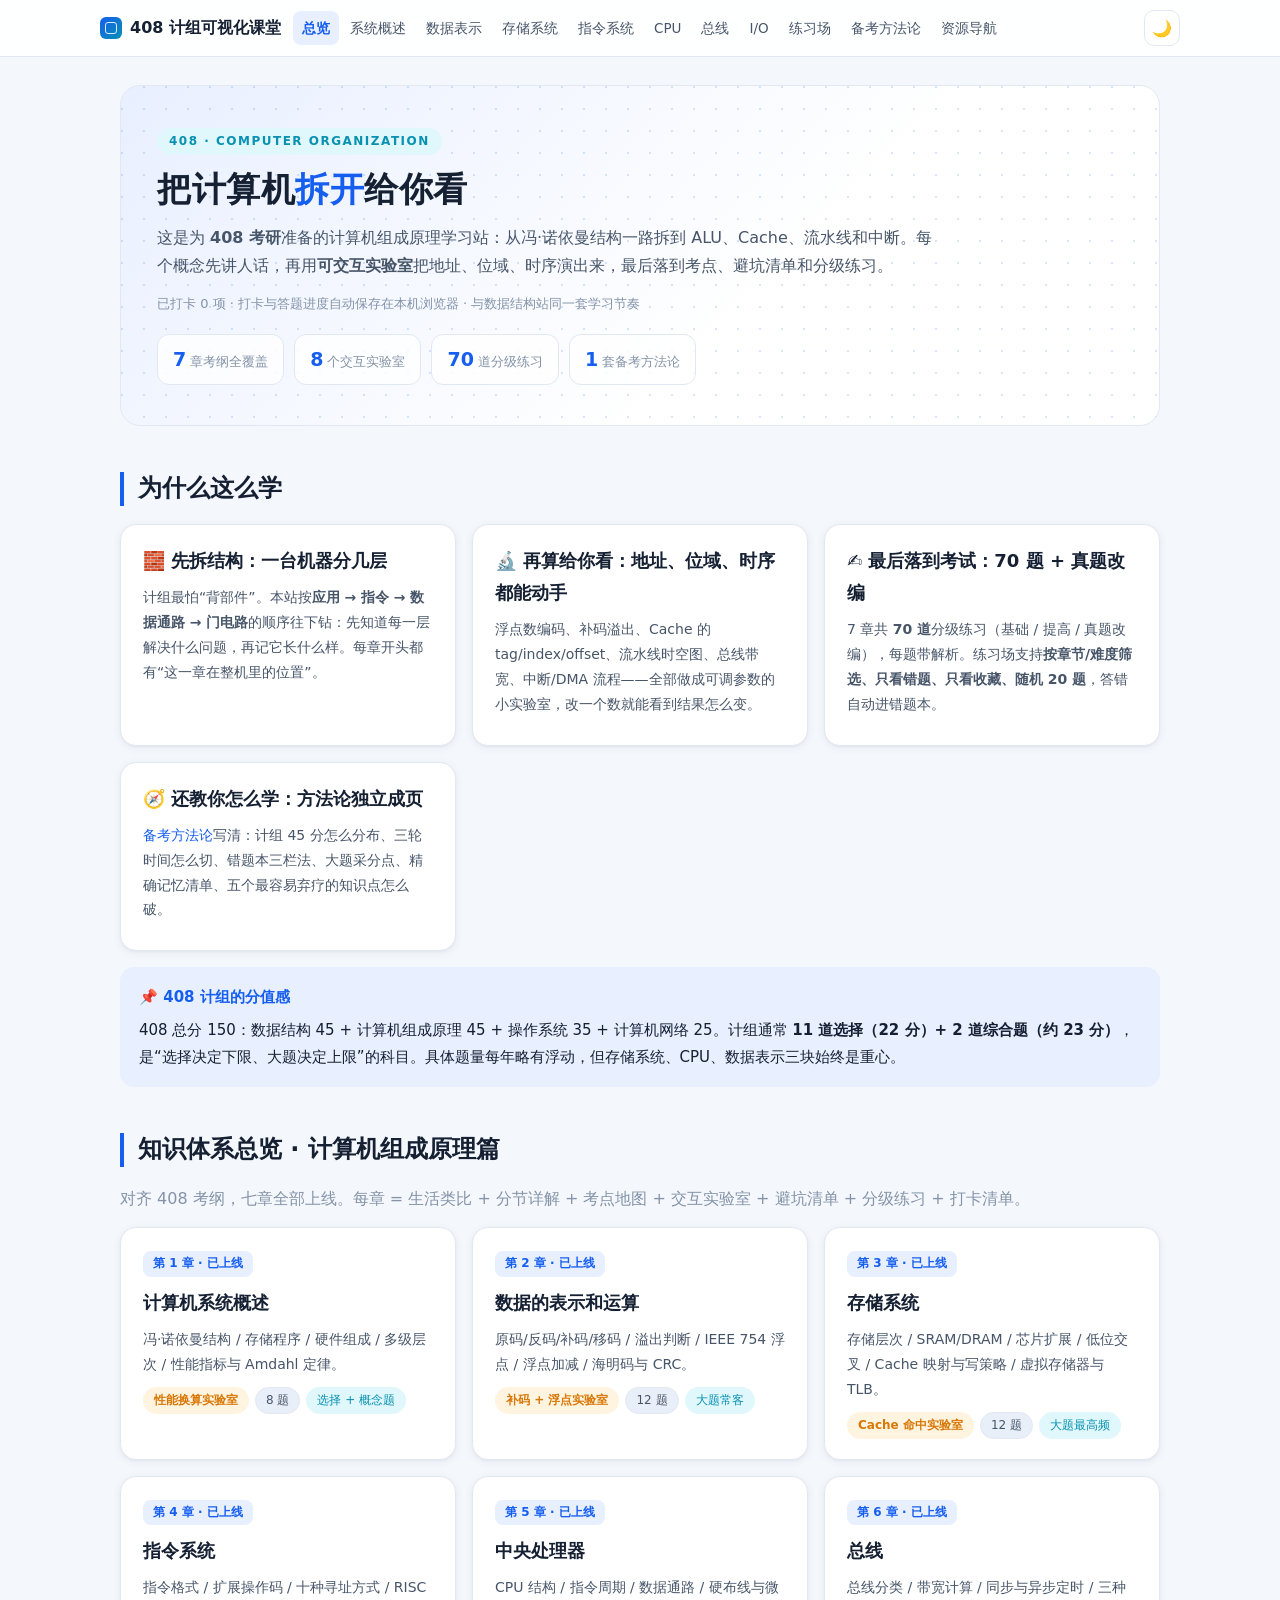
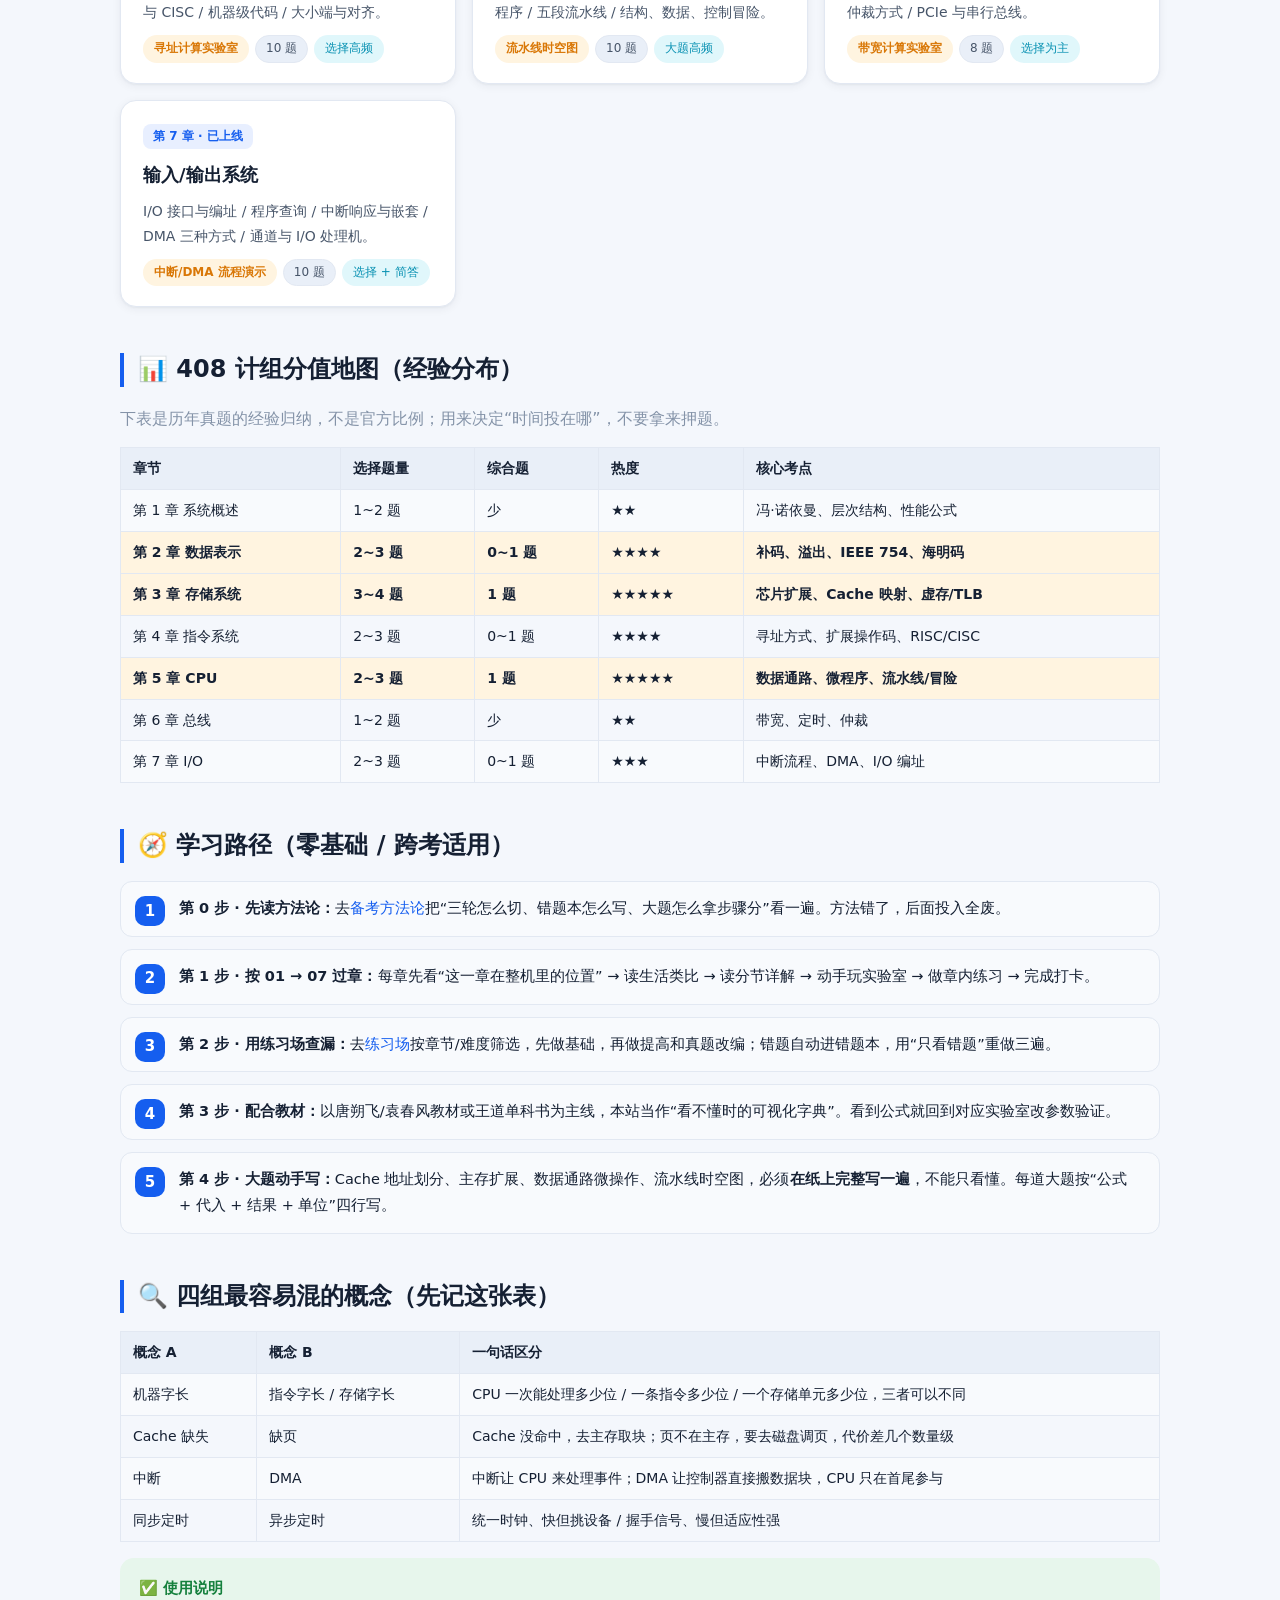
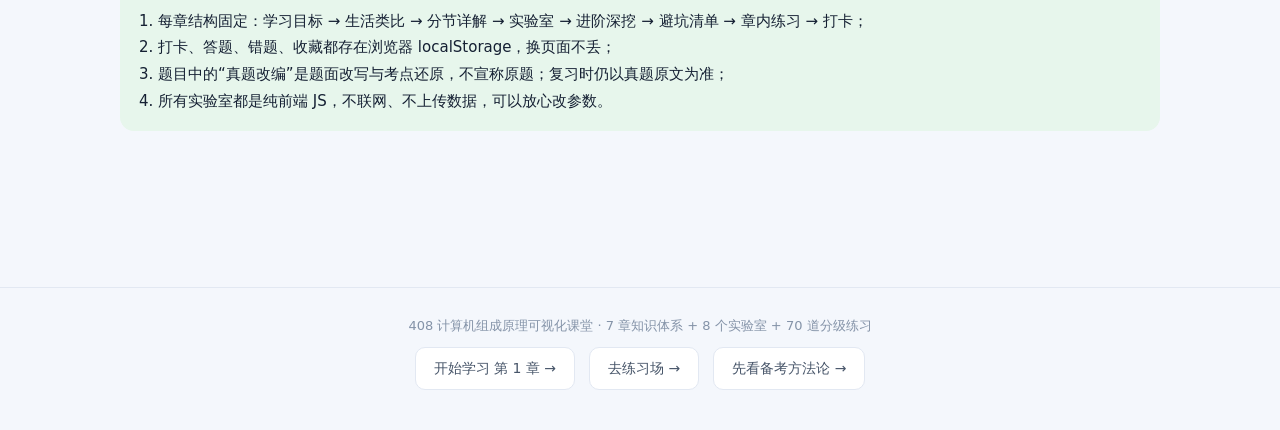
==== index.html @ b95905c3 "408 计算机组成原理可视化课堂：7 章知识体系、8 个交互实验室、70 道分级练习、备考方法论" ====
<!DOCTYPE html>
<html lang="zh-CN" data-theme="light">
<head>
<meta charset="UTF-8">
<meta name="viewport" content="width=device-width, initial-scale=1.0">
<title>408 计算机组成原理可视化课堂 · 从门电路到整机</title>
<meta name="description" content="为 408 考研准备的计算机组成原理学习站：7 章知识体系、8 个交互实验室、70 道分级练习、备考方法论。">
<link rel="stylesheet" href="assets/style.css?v=1">
</head>
<body>
<nav class="topbar"><div class="topbar-inner">
  <a class="logo" href="index.html"><span class="dot"></span>408 计组可视化课堂</a>
  <div class="nav-links">
    <a href="index.html">总览</a><a href="ch01.html">系统概述</a><a href="ch02.html">数据表示</a><a href="ch03.html">存储系统</a><a href="ch04.html">指令系统</a><a href="ch05.html">CPU</a><a href="ch06.html">总线</a><a href="ch07.html">I/O</a><a href="practice.html">练习场</a><a href="method.html">备考方法论</a><a href="resources.html">资源导航</a>
  </div>
  <button class="theme-btn" title="切换明暗主题">🌙</button>
</div></nav>

<div class="wrap">
  <div class="hero">
    <span class="kicker">408 · COMPUTER ORGANIZATION</span>
    <h1>把计算机<em>拆开</em>给你看</h1>
    <p>这是为 <b>408 考研</b>准备的计算机组成原理学习站：从冯·诺依曼结构一路拆到 ALU、Cache、流水线和中断。每个概念先讲人话，再用<b>可交互实验室</b>把地址、位域、时序演出来，最后落到考点、避坑清单和分级练习。</p>
    <p class="tagline"><span data-ck-total>已打卡 0 项</span> · 打卡与答题进度自动保存在本机浏览器 · 与数据结构站同一套学习节奏</p>
    <div class="stats">
      <div class="stat"><b>7</b><span>章考纲全覆盖</span></div>
      <div class="stat"><b>8</b><span>个交互实验室</span></div>
      <div class="stat"><b>70</b><span>道分级练习</span></div>
      <div class="stat"><b>1</b><span>套备考方法论</span></div>
    </div>
  </div>

  <h2 class="sec">为什么这么学</h2>
  <div class="grid cols-2">
    <div class="card">
      <h3>🧱 先拆结构：一台机器分几层</h3>
      <p>计组最怕“背部件”。本站按<b>应用 → 指令 → 数据通路 → 门电路</b>的顺序往下钻：先知道每一层解决什么问题，再记它长什么样。每章开头都有“这一章在整机里的位置”。</p>
    </div>
    <div class="card">
      <h3>🔬 再算给你看：地址、位域、时序都能动手</h3>
      <p>浮点数编码、补码溢出、Cache 的 tag/index/offset、流水线时空图、总线带宽、中断/DMA 流程——全部做成可调参数的小实验室，改一个数就能看到结果怎么变。</p>
    </div>
    <div class="card">
      <h3>✍️ 最后落到考试：70 题 + 真题改编</h3>
      <p>7 章共 <b>70 道</b>分级练习（基础 / 提高 / 真题改编），每题带解析。练习场支持<b>按章节/难度筛选、只看错题、只看收藏、随机 20 题</b>，答错自动进错题本。</p>
    </div>
    <div class="card">
      <h3>🧭 还教你怎么学：方法论独立成页</h3>
      <p><a href="method.html">备考方法论</a>写清：计组 45 分怎么分布、三轮时间怎么切、错题本三栏法、大题采分点、精确记忆清单、五个最容易弃疗的知识点怎么破。</p>
    </div>
  </div>

  <div class="callout exam">
    <div class="co-title">📌 408 计组的分值感</div>
    408 总分 150：数据结构 45 + 计算机组成原理 45 + 操作系统 35 + 计算机网络 25。计组通常 <b>11 道选择（22 分）+ 2 道综合题（约 23 分）</b>，是“选择决定下限、大题决定上限”的科目。具体题量每年略有浮动，但存储系统、CPU、数据表示三块始终是重心。
  </div>

  <h2 class="sec">知识体系总览 · 计算机组成原理篇</h2>
  <p class="muted">对齐 408 考纲，七章全部上线。每章 = 生活类比 + 分节详解 + 考点地图 + 交互实验室 + 避坑清单 + 分级练习 + 打卡清单。</p>
  <div class="grid cols-2" style="margin-top:14px">
    <a class="card clickable" href="ch01.html">
      <span class="ch-num">第 1 章 · 已上线</span>
      <h3>计算机系统概述</h3>
      <p>冯·诺依曼结构 / 存储程序 / 硬件组成 / 多级层次 / 性能指标与 Amdahl 定律。</p>
      <div class="chips"><span class="chip hot">性能换算实验室</span><span class="chip">8 题</span><span class="chip cyan">选择 + 概念题</span></div>
    </a>
    <a class="card clickable" href="ch02.html">
      <span class="ch-num">第 2 章 · 已上线</span>
      <h3>数据的表示和运算</h3>
      <p>原码/反码/补码/移码 / 溢出判断 / IEEE 754 浮点 / 浮点加减 / 海明码与 CRC。</p>
      <div class="chips"><span class="chip hot">补码 + 浮点实验室</span><span class="chip">12 题</span><span class="chip cyan">大题常客</span></div>
    </a>
    <a class="card clickable" href="ch03.html">
      <span class="ch-num">第 3 章 · 已上线</span>
      <h3>存储系统</h3>
      <p>存储层次 / SRAM/DRAM / 芯片扩展 / 低位交叉 / Cache 映射与写策略 / 虚拟存储器与 TLB。</p>
      <div class="chips"><span class="chip hot">Cache 命中实验室</span><span class="chip">12 题</span><span class="chip cyan">大题最高频</span></div>
    </a>
    <a class="card clickable" href="ch04.html">
      <span class="ch-num">第 4 章 · 已上线</span>
      <h3>指令系统</h3>
      <p>指令格式 / 扩展操作码 / 十种寻址方式 / RISC 与 CISC / 机器级代码 / 大小端与对齐。</p>
      <div class="chips"><span class="chip hot">寻址计算实验室</span><span class="chip">10 题</span><span class="chip cyan">选择高频</span></div>
    </a>
    <a class="card clickable" href="ch05.html">
      <span class="ch-num">第 5 章 · 已上线</span>
      <h3>中央处理器</h3>
      <p>CPU 结构 / 指令周期 / 数据通路 / 硬布线与微程序 / 五段流水线 / 结构、数据、控制冒险。</p>
      <div class="chips"><span class="chip hot">流水线时空图</span><span class="chip">10 题</span><span class="chip cyan">大题高频</span></div>
    </a>
    <a class="card clickable" href="ch06.html">
      <span class="ch-num">第 6 章 · 已上线</span>
      <h3>总线</h3>
      <p>总线分类 / 带宽计算 / 同步与异步定时 / 三种仲裁方式 / PCIe 与串行总线。</p>
      <div class="chips"><span class="chip hot">带宽计算实验室</span><span class="chip">8 题</span><span class="chip cyan">选择为主</span></div>
    </a>
    <a class="card clickable" href="ch07.html">
      <span class="ch-num">第 7 章 · 已上线</span>
      <h3>输入/输出系统</h3>
      <p>I/O 接口与编址 / 程序查询 / 中断响应与嵌套 / DMA 三种方式 / 通道与 I/O 处理机。</p>
      <div class="chips"><span class="chip hot">中断/DMA 流程演示</span><span class="chip">10 题</span><span class="chip cyan">选择 + 简答</span></div>
    </a>
  </div>

  <h2 class="sec">📊 408 计组分值地图（经验分布）</h2>
  <p class="muted">下表是历年真题的经验归纳，不是官方比例；用来决定“时间投在哪”，不要拿来押题。</p>
  <table class="tbl">
    <tr><th>章节</th><th>选择题量</th><th>综合题</th><th>热度</th><th>核心考点</th></tr>
    <tr><td>第 1 章 系统概述</td><td>1~2 题</td><td>少</td><td>★★</td><td>冯·诺依曼、层次结构、性能公式</td></tr>
    <tr class="hot-row"><td>第 2 章 数据表示</td><td>2~3 题</td><td>0~1 题</td><td>★★★★</td><td>补码、溢出、IEEE 754、海明码</td></tr>
    <tr class="hot-row"><td>第 3 章 存储系统</td><td>3~4 题</td><td>1 题</td><td>★★★★★</td><td>芯片扩展、Cache 映射、虚存/TLB</td></tr>
    <tr><td>第 4 章 指令系统</td><td>2~3 题</td><td>0~1 题</td><td>★★★★</td><td>寻址方式、扩展操作码、RISC/CISC</td></tr>
    <tr class="hot-row"><td>第 5 章 CPU</td><td>2~3 题</td><td>1 题</td><td>★★★★★</td><td>数据通路、微程序、流水线/冒险</td></tr>
    <tr><td>第 6 章 总线</td><td>1~2 题</td><td>少</td><td>★★</td><td>带宽、定时、仲裁</td></tr>
    <tr><td>第 7 章 I/O</td><td>2~3 题</td><td>0~1 题</td><td>★★★</td><td>中断流程、DMA、I/O 编址</td></tr>
  </table>

  <h2 class="sec">🧭 学习路径（零基础 / 跨考适用）</h2>
  <div class="steps">
    <div class="step"><b>第 0 步 · 先读方法论：</b>去<a href="method.html">备考方法论</a>把“三轮怎么切、错题本怎么写、大题怎么拿步骤分”看一遍。方法错了，后面投入全废。</div>
    <div class="step"><b>第 1 步 · 按 01 → 07 过章：</b>每章先看“这一章在整机里的位置” → 读生活类比 → 读分节详解 → 动手玩实验室 → 做章内练习 → 完成打卡。</div>
    <div class="step"><b>第 2 步 · 用练习场查漏：</b>去<a href="practice.html">练习场</a>按章节/难度筛选，先做基础，再做提高和真题改编；错题自动进错题本，用“只看错题”重做三遍。</div>
    <div class="step"><b>第 3 步 · 配合教材：</b>以唐朔飞/袁春风教材或王道单科书为主线，本站当作“看不懂时的可视化字典”。看到公式就回到对应实验室改参数验证。</div>
    <div class="step"><b>第 4 步 · 大题动手写：</b>Cache 地址划分、主存扩展、数据通路微操作、流水线时空图，必须<b>在纸上完整写一遍</b>，不能只看懂。每道大题按“公式 + 代入 + 结果 + 单位”四行写。</div>
  </div>

  <h2 class="sec">🔍 四组最容易混的概念（先记这张表）</h2>
  <table class="tbl">
    <tr><th>概念 A</th><th>概念 B</th><th>一句话区分</th></tr>
    <tr><td>机器字长</td><td>指令字长 / 存储字长</td><td>CPU 一次能处理多少位 / 一条指令多少位 / 一个存储单元多少位，三者可以不同</td></tr>
    <tr><td>Cache 缺失</td><td>缺页</td><td>Cache 没命中，去主存取块；页不在主存，要去磁盘调页，代价差几个数量级</td></tr>
    <tr><td>中断</td><td>DMA</td><td>中断让 CPU 来处理事件；DMA 让控制器直接搬数据块，CPU 只在首尾参与</td></tr>
    <tr><td>同步定时</td><td>异步定时</td><td>统一时钟、快但挑设备 / 握手信号、慢但适应性强</td></tr>
  </table>

  <div class="callout ok">
    <div class="co-title">✅ 使用说明</div>
    1. 每章结构固定：学习目标 → 生活类比 → 分节详解 → 实验室 → 进阶深挖 → 避坑清单 → 章内练习 → 打卡；<br>
    2. 打卡、答题、错题、收藏都存在浏览器 localStorage，换页面不丢；<br>
    3. 题目中的“真题改编”是题面改写与考点还原，不宣称原题；复习时仍以真题原文为准；<br>
    4. 所有实验室都是纯前端 JS，不联网、不上传数据，可以放心改参数。
  </div>
</div>

<footer>
  408 计算机组成原理可视化课堂 · 7 章知识体系 + 8 个实验室 + 70 道分级练习<br>
  <div class="pagers">
    <a href="ch01.html">开始学习 第 1 章 →</a>
    <a href="practice.html">去练习场 →</a>
    <a href="method.html">先看备考方法论 →</a>
  </div>
</footer>
<script src="assets/app.js?v=1"></script>
</body>
</html>
---- assets/style.css ----
/* 408 计算机组成原理可视化课堂 · 设计系统 */
:root {
  --bg: #f4f7fc;
  --bg-soft: #e9eff8;
  --card: #ffffff;
  --card-2: #f8fafd;
  --ink: #152033;
  --ink-2: #475569;
  --ink-3: #8493a8;
  --line: #e2e8f2;
  --brand: #155eef;
  --brand-2: #4f86ff;
  --brand-soft: #e8efff;
  --cyan: #0891b2;
  --cyan-soft: #e0f7fb;
  --accent: #d97706;
  --accent-soft: #fff4e0;
  --green: #15803d;
  --green-soft: #e7f6ec;
  --red: #dc2626;
  --red-soft: #fdecec;
  --purple: #7c3aed;
  --purple-soft: #f1eafe;
  --shadow: 0 2px 10px rgba(21, 32, 51, .06), 0 1px 2px rgba(21, 32, 51, .04);
  --code-bg: #f1f4fa;
  --mono: Consolas, "JetBrains Mono", "Cascadia Code", monospace;
}
[data-theme="dark"] {
  --bg: #0d1420;
  --bg-soft: #131c2b;
  --card: #182233;
  --card-2: #1d283b;
  --ink: #e8eef8;
  --ink-2: #b4c0d3;
  --ink-3: #7686a0;
  --line: #2a3750;
  --brand: #6d97ff;
  --brand-2: #8fb0ff;
  --brand-soft: #1e2d4f;
  --cyan: #4dd6ee;
  --cyan-soft: #10303a;
  --accent: #fbbf24;
  --accent-soft: #33280f;
  --green: #4ade80;
  --green-soft: #12301d;
  --red: #f87171;
  --red-soft: #3a1a1a;
  --purple: #c4b5fd;
  --purple-soft: #2a1f45;
  --shadow: 0 2px 12px rgba(0, 0, 0, .35);
  --code-bg: #202c40;
}
* { box-sizing: border-box; margin: 0; padding: 0; }
html { scroll-behavior: smooth; }
body {
  font-family: "PingFang SC", "Microsoft YaHei", "Segoe UI", system-ui, sans-serif;
  background: var(--bg); color: var(--ink);
  line-height: 1.78; font-size: 16px;
  transition: background .25s, color .25s;
}
a { color: var(--brand); text-decoration: none; }
a:hover { text-decoration: underline; }
button { font-family: inherit; }

/* ── 顶部导航 ── */
.topbar {
  position: sticky; top: 0; z-index: 50;
  background: color-mix(in srgb, var(--card) 90%, transparent);
  backdrop-filter: blur(12px);
  border-bottom: 1px solid var(--line);
}
.topbar-inner {
  max-width: 1120px; margin: 0 auto; padding: 10px 20px;
  display: flex; align-items: center; gap: 12px;
}
.logo { font-weight: 800; font-size: 16px; color: var(--ink); display: flex; align-items: center; gap: 8px; white-space: nowrap; }
.logo .dot {
  width: 22px; height: 22px; border-radius: 6px;
  background: linear-gradient(135deg, var(--brand), var(--cyan));
  position: relative; flex-shrink: 0;
}
.logo .dot::after {
  content: ""; position: absolute; inset: 5px;
  border: 1.5px solid rgba(255,255,255,.85); border-radius: 3px;
}
.logo:hover { text-decoration: none; }
.nav-links { display: flex; gap: 2px; flex: 1; flex-wrap: wrap; }
.nav-links a { padding: 5px 9px; border-radius: 8px; color: var(--ink-2); font-size: 13.5px; }
.nav-links a:hover { background: var(--brand-soft); color: var(--brand); text-decoration: none; }
.nav-links a.active { background: var(--brand-soft); color: var(--brand); font-weight: 700; }
.theme-btn {
  border: 1px solid var(--line); background: var(--card); color: var(--ink-2);
  width: 36px; height: 36px; border-radius: 10px; cursor: pointer; font-size: 16px;
  transition: transform .15s; flex-shrink: 0;
}
.theme-btn:hover { transform: scale(1.08); }

/* ── 布局 ── */
.wrap { max-width: 1080px; margin: 0 auto; padding: 28px 20px 80px; }
.hero {
  position: relative; overflow: hidden;
  background:
    radial-gradient(circle at 1px 1px, color-mix(in srgb, var(--brand) 16%, transparent) 1px, transparent 0) 0 0 / 22px 22px,
    linear-gradient(135deg, var(--brand-soft), var(--card) 62%);
  border: 1px solid var(--line); border-radius: 20px;
  padding: 40px 36px; margin-bottom: 30px;
}
.hero .kicker {
  display: inline-block; font-size: 12px; font-weight: 800; letter-spacing: 1.5px;
  color: var(--cyan); background: var(--cyan-soft); border-radius: 999px;
  padding: 3px 12px; margin-bottom: 12px;
}
.hero h1 { font-size: 34px; line-height: 1.3; letter-spacing: .5px; margin-bottom: 12px; }
.hero h1 em { font-style: normal; color: var(--brand); }
.hero p { color: var(--ink-2); max-width: 780px; }
.hero .tagline { color: var(--ink-3); font-size: 13px; margin-top: 12px; }
.stats { display: flex; flex-wrap: wrap; gap: 10px; margin-top: 18px; }
.stat {
  background: color-mix(in srgb, var(--card) 82%, transparent);
  border: 1px solid var(--line); border-radius: 12px; padding: 8px 15px;
}
.stat b { font-size: 19px; color: var(--brand); margin-right: 4px; }
.stat span { font-size: 12.5px; color: var(--ink-3); }
h2.sec { font-size: 24px; margin: 46px 0 18px; padding-left: 14px; border-left: 4px solid var(--brand); line-height: 1.4; }
h3.sub { font-size: 19px; margin: 30px 0 12px; color: var(--ink); }
h4.sub2 { font-size: 16.5px; margin: 22px 0 8px; color: var(--ink); }
p { margin-bottom: 12px; }
ul, ol { margin: 0 0 14px 22px; }
li { margin-bottom: 6px; }
.muted { color: var(--ink-3); }
.small { font-size: 13px; }
.center { text-align: center; }
.nowrap { white-space: nowrap; }

/* ── 卡片与网格 ── */
.grid { display: grid; gap: 16px; }
.grid.cols-2 { grid-template-columns: repeat(auto-fit, minmax(320px, 1fr)); }
.grid.cols-3 { grid-template-columns: repeat(auto-fit, minmax(250px, 1fr)); }
.grid.cols-4 { grid-template-columns: repeat(auto-fit, minmax(200px, 1fr)); }
.card {
  background: var(--card); border: 1px solid var(--line); border-radius: 16px;
  padding: 20px 22px; box-shadow: var(--shadow);
}
.card.clickable { transition: transform .15s, box-shadow .15s; display: block; color: inherit; }
.card.clickable:hover { transform: translateY(-3px); text-decoration: none; box-shadow: 0 10px 26px rgba(21, 94, 239, .13); }
.card .ch-num {
  font-size: 12px; font-weight: 800; color: var(--brand);
  background: var(--brand-soft); border-radius: 8px; padding: 2px 10px; display: inline-block; margin-bottom: 10px;
}
.card h3 { font-size: 18px; margin-bottom: 8px; }
.card p { color: var(--ink-2); font-size: 14px; margin-bottom: 8px; }
.chips { display: flex; flex-wrap: wrap; gap: 6px; margin-top: 10px; }
.chip {
  font-size: 12px; color: var(--ink-2); background: var(--bg-soft);
  border: 1px solid var(--line); border-radius: 999px; padding: 2px 10px;
}
.chip.hot { background: var(--accent-soft); border-color: transparent; color: var(--accent); font-weight: 700; }
.chip.cyan { background: var(--cyan-soft); border-color: transparent; color: var(--cyan); }

/* ── 提示框 ── */
.callout {
  border-radius: 14px; padding: 16px 18px; margin: 16px 0;
  border: 1px solid var(--line); background: var(--card-2); font-size: 15px;
}
.callout .co-title { font-weight: 800; margin-bottom: 6px; display: flex; align-items: center; gap: 8px; }
.callout.life { background: var(--accent-soft); border-color: transparent; }
.callout.life .co-title { color: var(--accent); }
.callout.exam { background: var(--brand-soft); border-color: transparent; }
.callout.exam .co-title { color: var(--brand); }
.callout.warn { background: var(--red-soft); border-color: transparent; }
.callout.warn .co-title { color: var(--red); }
.callout.ok { background: var(--green-soft); border-color: transparent; }
.callout.ok .co-title { color: var(--green); }
.callout.cyan { background: var(--cyan-soft); border-color: transparent; }
.callout.cyan .co-title { color: var(--cyan); }
.callout.views { background: var(--bg-soft); border-color: var(--brand-2); border-left: 4px solid var(--brand); }
.callout.views .co-title { color: var(--brand); }
.callout.views ul { margin: 6px 0 0 18px; }
.callout.views li { margin-bottom: 6px; font-size: 14.5px; }
.callout .src { font-size: 12px; color: var(--ink-3); margin-top: 8px; }

/* ── 公式 ── */
.formula {
  background: var(--code-bg); border: 1px dashed var(--brand-2); border-radius: 10px;
  padding: 12px 16px; margin: 12px 0; font-family: var(--mono); font-size: 14.5px;
  color: var(--ink); overflow-x: auto;
}
.formula b { color: var(--brand); }

/* ── 代码块 ── */
pre.code {
  background: var(--code-bg); border: 1px solid var(--line); border-radius: 12px;
  padding: 14px 18px; overflow-x: auto; font-size: 13.5px; line-height: 1.65;
  font-family: var(--mono); margin: 12px 0;
}
code.inline {
  background: var(--code-bg); border-radius: 6px; padding: 1px 7px;
  font-family: var(--mono); font-size: 13.5px; color: var(--brand);
}

/* ── 表格 ── */
table.tbl { width: 100%; border-collapse: collapse; margin: 14px 0; font-size: 14px; }
table.tbl th, table.tbl td { border: 1px solid var(--line); padding: 8px 12px; text-align: left; vertical-align: top; }
table.tbl th { background: var(--bg-soft); font-weight: 800; }
table.tbl tr:nth-child(even) td { background: var(--card-2); }
table.tbl td.c, table.tbl th.c { text-align: center; }
table.tbl .hot-row td { background: var(--accent-soft) !important; font-weight: 700; }

/* ── 打卡清单 ── */
.checklist { display: grid; gap: 8px; }
.check-item {
  display: flex; align-items: flex-start; gap: 10px;
  background: var(--card-2); border: 1px solid var(--line);
  border-radius: 12px; padding: 11px 14px; cursor: pointer; transition: border-color .15s;
  font-size: 14.5px;
}
.check-item:hover { border-color: var(--brand-2); }
.check-item input { margin-top: 5px; accent-color: var(--brand); cursor: pointer; }
.check-item.done { background: var(--green-soft); border-color: transparent; }
.check-item.done span { text-decoration: line-through; color: var(--ink-3); }
.progress-pill {
  display: inline-block; font-size: 13px; font-weight: 800; color: var(--brand);
  background: var(--brand-soft); border-radius: 999px; padding: 4px 14px;
}

/* ── 练习 ── */
.quiz { position: relative; border: 1px solid var(--line); border-radius: 14px; background: var(--card); margin: 14px 0; overflow: hidden; }
.quiz .q-head { padding: 15px 42px 6px 18px; font-size: 15px; }
.quiz .q-head .q-tag { color: var(--ink-3); font-size: 12.5px; margin-bottom: 4px; display: flex; align-items: center; gap: 6px; flex-wrap: wrap; }
.lvl { display: inline-block; font-size: 11.5px; font-weight: 800; border-radius: 999px; padding: 1px 9px; line-height: 1.7; }
.lvl.basic { background: var(--green-soft); color: var(--green); }
.lvl.mid { background: var(--accent-soft); color: var(--accent); }
.lvl.real { background: var(--red-soft); color: var(--red); }
.q-year { display: inline-block; font-size: 11.5px; font-weight: 800; border-radius: 6px; padding: 1px 8px; background: var(--red-soft); color: var(--red); line-height: 1.7; }
.q-src { font-size: 11.5px; color: var(--ink-3); }
.quiz .opts { padding: 4px 18px 14px; display: grid; gap: 7px; }
.quiz .opt {
  border: 1.5px solid var(--line); border-radius: 10px; padding: 9px 14px;
  cursor: pointer; font-size: 14.5px; transition: border-color .15s, background .15s;
  background: var(--card-2);
}
.quiz .opt:hover { border-color: var(--brand-2); }
.quiz .opt.sel { border-color: var(--brand); background: var(--brand-soft); }
.quiz .opt.right { border-color: var(--green); background: var(--green-soft); }
.quiz .opt.wrong { border-color: var(--red); background: var(--red-soft); }
.quiz .q-foot { padding: 0 18px 15px; display: flex; gap: 10px; align-items: center; flex-wrap: wrap; }
.quiz .btn-ans {
  border: 1px solid var(--line); background: var(--card-2); color: var(--ink-2);
  border-radius: 8px; padding: 5px 14px; cursor: pointer; font-size: 13px;
}
.quiz .btn-ans:hover { border-color: var(--brand); color: var(--brand); }
.quiz .q-res { font-size: 13.5px; font-weight: 700; }
.quiz .q-res.good { color: var(--green); }
.quiz .q-res.bad { color: var(--red); }
.quiz .q-exp {
  display: none; margin: 0 18px 16px; padding: 12px 16px;
  background: var(--bg-soft); border-radius: 10px; font-size: 14px; color: var(--ink-2);
}
.quiz .q-exp.show { display: block; }
.quiz .q-exp b { color: var(--ink); }
.quiz .q-fav {
  position: absolute; top: 10px; right: 12px;
  border: none; background: transparent; cursor: pointer;
  font-size: 19px; line-height: 1; color: var(--ink-3); padding: 2px 4px;
  transition: transform .12s, color .12s;
}
.quiz .q-fav:hover { transform: scale(1.2); color: var(--accent); }
.quiz .q-fav.on { color: var(--accent); }
.quiz .q-updated { display: inline-block; margin-top: 6px; font-size: 11.5px; color: var(--accent); background: var(--accent-soft); border-radius: 999px; padding: 1px 9px; }

/* 题库 HUD */
.quiz-hud {
  position: sticky; top: 58px; z-index: 41;
  background: var(--card); border: 1px solid var(--line); border-radius: 14px;
  padding: 10px 14px; margin: 18px 0; box-shadow: var(--shadow);
  display: flex; flex-wrap: wrap; align-items: center; gap: 10px 16px;
}
.quiz-hud .hud-stats { display: flex; flex-wrap: wrap; gap: 6px 16px; font-size: 13.5px; color: var(--ink-2); }
.quiz-hud .hud-stats b { color: var(--brand); font-size: 15px; }
.quiz-hud .hud-wrong b { color: var(--red); }
.quiz-hud .hud-fav b { color: var(--accent); }
.quiz-hud .hud-actions { display: flex; flex-wrap: wrap; gap: 7px; margin-left: auto; }
.quiz-hud .hud-actions button {
  border: 1px solid var(--line); background: var(--card-2); color: var(--ink-2);
  border-radius: 9px; padding: 5px 12px; font-size: 12.5px; cursor: pointer; transition: all .15s;
}
.quiz-hud .hud-actions button:hover { border-color: var(--brand); color: var(--brand); }
.quiz-hud .hud-actions button.on { background: var(--brand); border-color: var(--brand); color: #fff; font-weight: 700; }
.quiz-hud .hud-msg { flex-basis: 100%; font-size: 12.5px; color: var(--green); font-weight: 700; max-height: 0; overflow: hidden; opacity: 0; transition: all .25s; }
.quiz-hud .hud-msg.show { max-height: 30px; opacity: 1; }
.quiz-hud .hud-msg.bad { color: var(--red); }
.quiz-hud .hud-auto { font-size: 11.5px; color: var(--ink-3); }
.quiz-hud .hud-warn { display: none; flex-basis: 100%; margin-top: 6px; background: var(--red-soft); color: var(--red); border-radius: 8px; padding: 7px 12px; font-size: 12.5px; font-weight: 700; }

/* 练习场筛选 */
.filter-bar {
  background: var(--card); border: 1px solid var(--line); border-radius: 14px;
  padding: 12px 14px; margin: 18px 0 6px; box-shadow: var(--shadow);
}
.filter-row { display: flex; flex-wrap: wrap; align-items: center; gap: 7px; }
.filter-row + .filter-row { margin-top: 8px; }
.filter-row .f-label { font-size: 12px; font-weight: 800; color: var(--ink-3); margin-right: 3px; }
.filter-btn {
  border: 1px solid var(--line); background: var(--card-2); color: var(--ink-2);
  border-radius: 999px; padding: 3px 11px; font-size: 12.5px; cursor: pointer; transition: all .15s;
}
.filter-btn:hover { border-color: var(--brand); color: var(--brand); }
.filter-btn.on { background: var(--brand); border-color: var(--brand); color: #fff; font-weight: 700; }
.filter-count { margin-left: auto; font-size: 12.5px; color: var(--ink-3); }
.bank-empty { padding: 24px; text-align: center; color: var(--ink-3); font-size: 14px; }

/* ── 章节导航 / 步骤流 ── */
.toc {
  display: flex; flex-wrap: wrap; gap: 8px; align-items: center;
  background: var(--card); border: 1px solid var(--line); border-radius: 12px;
  padding: 10px 14px; margin: 18px 0; font-size: 13px; position: sticky; top: 58px; z-index: 40;
}
.toc .toc-label { font-weight: 800; color: var(--ink-3); }
.toc a { padding: 3px 10px; border-radius: 8px; background: var(--card-2); border: 1px solid var(--line); color: var(--ink-2); }
.toc a:hover { border-color: var(--brand); color: var(--brand); text-decoration: none; }
.steps { counter-reset: st; display: grid; gap: 12px; margin: 14px 0; }
.step {
  position: relative; padding: 14px 16px 14px 58px;
  background: var(--card-2); border: 1px solid var(--line); border-radius: 12px; font-size: 14.5px;
}
.step::before {
  counter-increment: st; content: counter(st);
  position: absolute; left: 14px; top: 14px;
  width: 30px; height: 30px; border-radius: 10px;
  background: var(--brand); color: #fff; font-weight: 800;
  display: flex; align-items: center; justify-content: center; font-size: 15px;
}

/* ── 交互实验室 ── */
.lab {
  background: var(--card); border: 1px solid var(--line); border-radius: 16px;
  padding: 18px; margin: 18px 0; box-shadow: var(--shadow);
}
.lab .lab-title { font-weight: 800; margin-bottom: 4px; display: flex; align-items: center; gap: 8px; }
.lab .lab-desc { font-size: 13.5px; color: var(--ink-3); margin-bottom: 12px; }
.lab-stage { background: var(--card-2); border-radius: 12px; padding: 14px; overflow-x: auto; }
.lab-ctrl { display: flex; gap: 8px; flex-wrap: wrap; margin-top: 12px; align-items: flex-end; }
.lab-field { display: flex; flex-direction: column; gap: 3px; font-size: 12.5px; color: var(--ink-3); }
.lab-field input, .lab-field select {
  border: 1px solid var(--line); background: var(--card); color: var(--ink);
  border-radius: 8px; padding: 7px 10px; font-size: 14px; width: 120px;
}
.lab-ctrl button, .lab-btn {
  border: 1px solid var(--brand); background: var(--brand-soft); color: var(--brand);
  border-radius: 8px; padding: 7px 14px; font-size: 13.5px; font-weight: 700; cursor: pointer;
  transition: transform .1s;
}
.lab-ctrl button:hover, .lab-btn:hover { transform: translateY(-1px); }
.lab-ctrl button.ghost { border-color: var(--line); background: var(--card); color: var(--ink-2); }
.lab-note { margin-top: 10px; font-size: 13.5px; color: var(--ink-2); min-height: 22px; }
.lab-note.good { color: var(--green); font-weight: 700; }
.lab-note.bad { color: var(--red); font-weight: 700; }
.lab-out { display: grid; grid-template-columns: repeat(auto-fit, minmax(150px, 1fr)); gap: 10px; margin-top: 12px; }
.res-card { background: var(--card); border: 1px solid var(--line); border-radius: 10px; padding: 10px 13px; }
.res-card .r-label { font-size: 12px; color: var(--ink-3); }
.res-card .r-val { font-size: 20px; font-weight: 800; color: var(--brand); font-family: var(--mono); line-height: 1.4; word-break: break-all; }
.res-card .r-sub { font-size: 11.5px; color: var(--ink-3); }
.lab-kv { font-family: var(--mono); font-size: 13px; color: var(--ink-2); margin-top: 8px; line-height: 1.9; }
.lab-kv b { color: var(--ink); }

/* 位域展示 */
.bit-row { display: flex; gap: 2px; justify-content: center; margin: 10px 0 4px; flex-wrap: wrap; }
.bit {
  width: 24px; height: 30px; display: flex; align-items: center; justify-content: center;
  border-radius: 4px; font-family: var(--mono); font-size: 13px; font-weight: 700;
  background: var(--bg-soft); color: var(--ink-2);
}
.bit.sign { background: var(--red-soft); color: var(--red); }
.bit.exp { background: var(--accent-soft); color: var(--accent); }
.bit.frac { background: var(--brand-soft); color: var(--brand); }
.bit-label { display: flex; gap: 2px; justify-content: center; flex-wrap: wrap; font-size: 11.5px; color: var(--ink-3); }
.bit-label span { text-align: center; }

/* Cache 表 */
.cache-table { width: 100%; border-collapse: collapse; font-family: var(--mono); font-size: 12.5px; margin-top: 8px; }
.cache-table th, .cache-table td { border: 1px solid var(--line); padding: 6px 8px; text-align: center; }
.cache-table th { background: var(--bg-soft); font-family: inherit; }
.cache-table tr.hit td { background: var(--green-soft); }
.cache-table tr.miss td { background: var(--red-soft); }

/* 流水线时空图 */
.pipe-chart { display: grid; gap: 2px; min-width: 560px; margin-top: 8px; }
.pipe-cell {
  height: 26px; border-radius: 4px; display: flex; align-items: center; justify-content: center;
  font-size: 11px; font-weight: 800; font-family: var(--mono); color: #fff;
}
.pipe-cell.if { background: #3b82f6; }
.pipe-cell.id { background: #8b5cf6; }
.pipe-cell.ex { background: #f59e0b; }
.pipe-cell.mem { background: #14b8a6; }
.pipe-cell.wb { background: #22c55e; }
.pipe-cell.stall { background: #ef4444; }
.pipe-cell.empty { background: transparent; }
.pipe-label { font-size: 12px; color: var(--ink-3); display: flex; align-items: center; font-family: var(--mono); }

/* 流程步骤 */
.flow { display: flex; flex-wrap: wrap; align-items: stretch; gap: 8px; margin: 10px 0; }
.flow-node {
  flex: 1 1 130px; background: var(--card); border: 1.5px solid var(--line); border-radius: 10px;
  padding: 10px 12px; font-size: 12.5px; color: var(--ink-2); transition: all .2s;
}
.flow-node b { display: block; color: var(--ink); font-size: 13.5px; margin-bottom: 3px; }
.flow-node.on { border-color: var(--brand); background: var(--brand-soft); transform: translateY(-2px); box-shadow: var(--shadow); }
.flow-node.done { border-color: var(--green); background: var(--green-soft); }
.flow-arrow { display: flex; align-items: center; color: var(--ink-3); font-size: 16px; }
@media (max-width: 720px) { .flow-arrow { display: none; } }

/* ── 资源页 ── */
.res-item { display: flex; gap: 14px; padding: 15px 0; border-bottom: 1px dashed var(--line); }
.res-item:last-child { border-bottom: none; }
.res-icon { font-size: 22px; flex-shrink: 0; margin-top: 2px; }
.res-body h4 { font-size: 15.5px; margin-bottom: 3px; }
.res-body p { font-size: 13.5px; color: var(--ink-2); margin-bottom: 4px; }
.res-meta { font-size: 12px; color: var(--ink-3); }
.res-meta .star { color: var(--accent); }

/* ── 页脚 ── */
footer {
  border-top: 1px solid var(--line); padding: 26px 20px 40px;
  text-align: center; color: var(--ink-3); font-size: 13px; margin-top: 60px;
}
footer .pagers { display: flex; justify-content: center; gap: 14px; margin-top: 10px; flex-wrap: wrap; }
footer .pagers a { border: 1px solid var(--line); border-radius: 10px; padding: 8px 18px; background: var(--card); color: var(--ink-2); font-size: 14px; }
footer .pagers a:hover { border-color: var(--brand); color: var(--brand); text-decoration: none; }

@media (max-width: 720px) {
  .hero { padding: 26px 20px; }
  .hero h1 { font-size: 25px; }
  .wrap { padding: 18px 14px 60px; }
  .topbar-inner { padding: 8px 12px; }
  .logo { font-size: 14px; }
  .nav-links a { font-size: 12.5px; padding: 4px 7px; }
  .toc { position: static; }
  .quiz-hud { position: static; }
  .bit { width: 19px; height: 26px; font-size: 11px; }
}
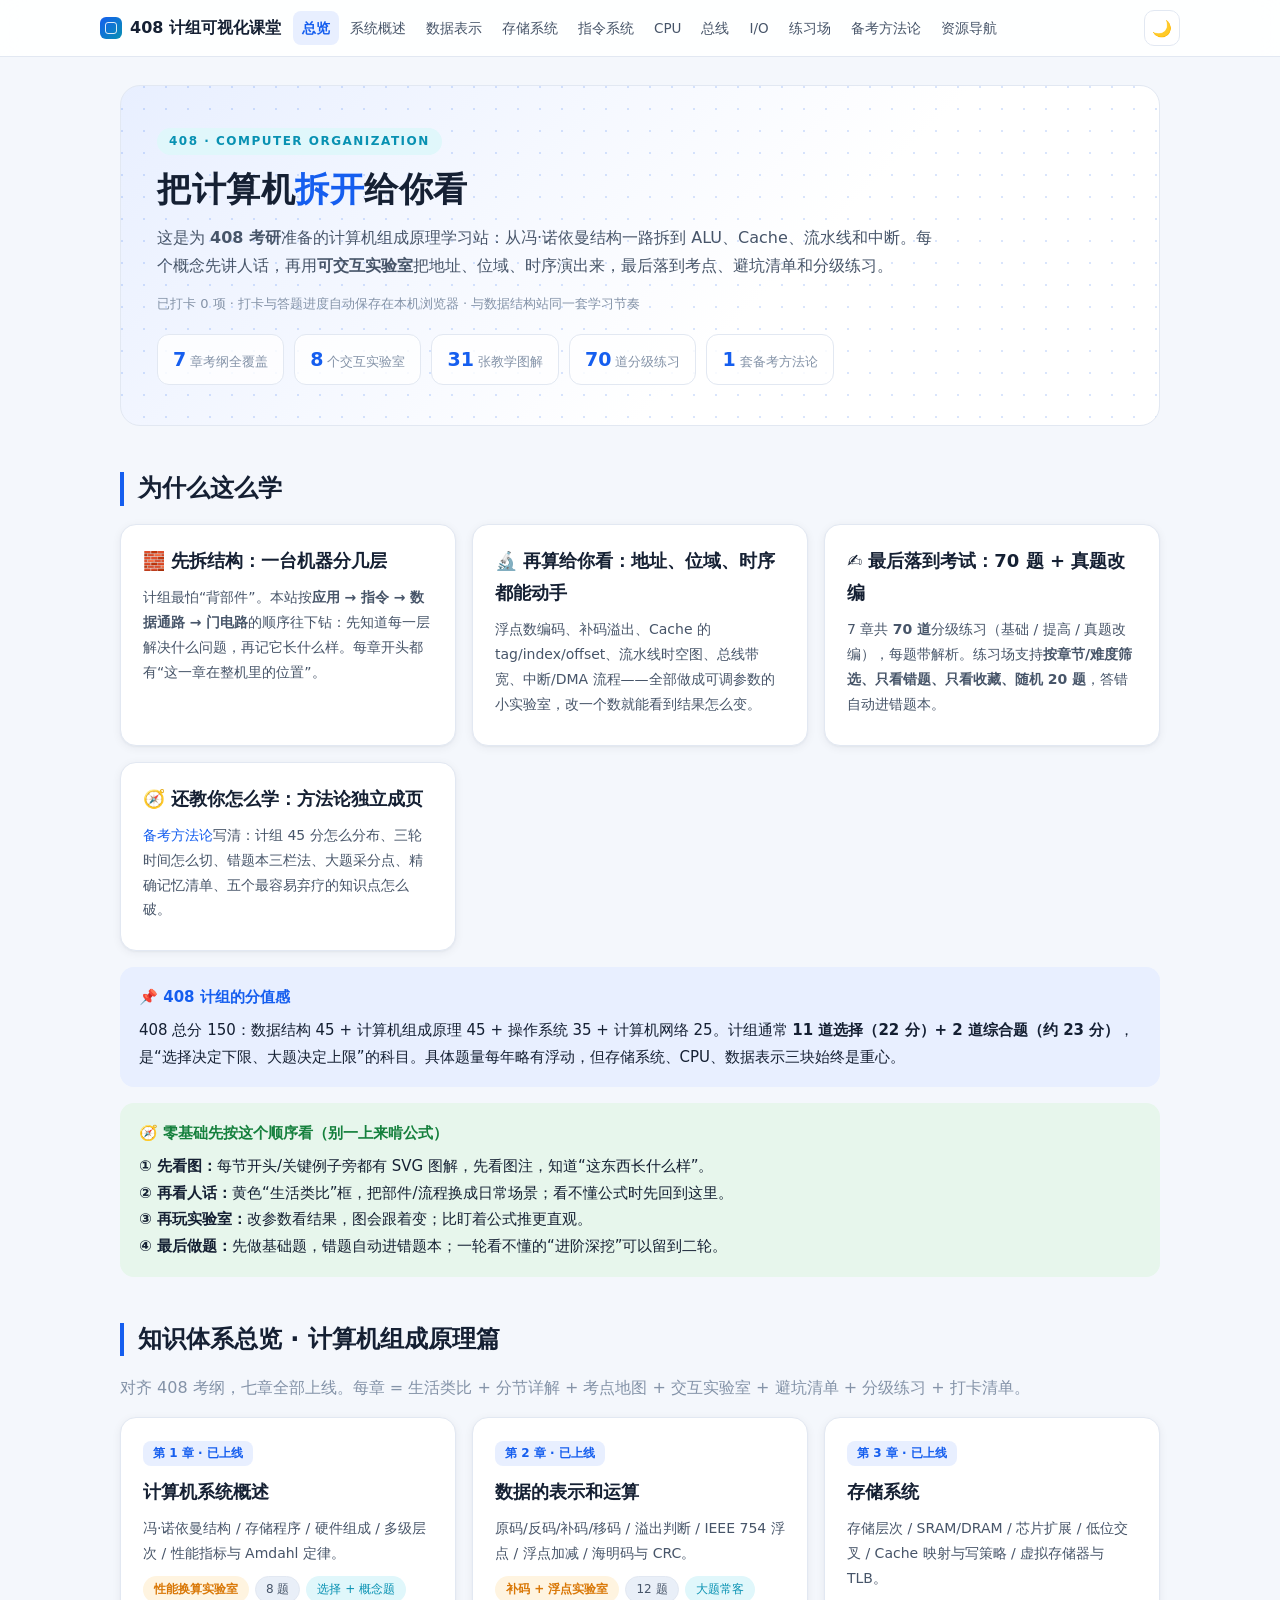
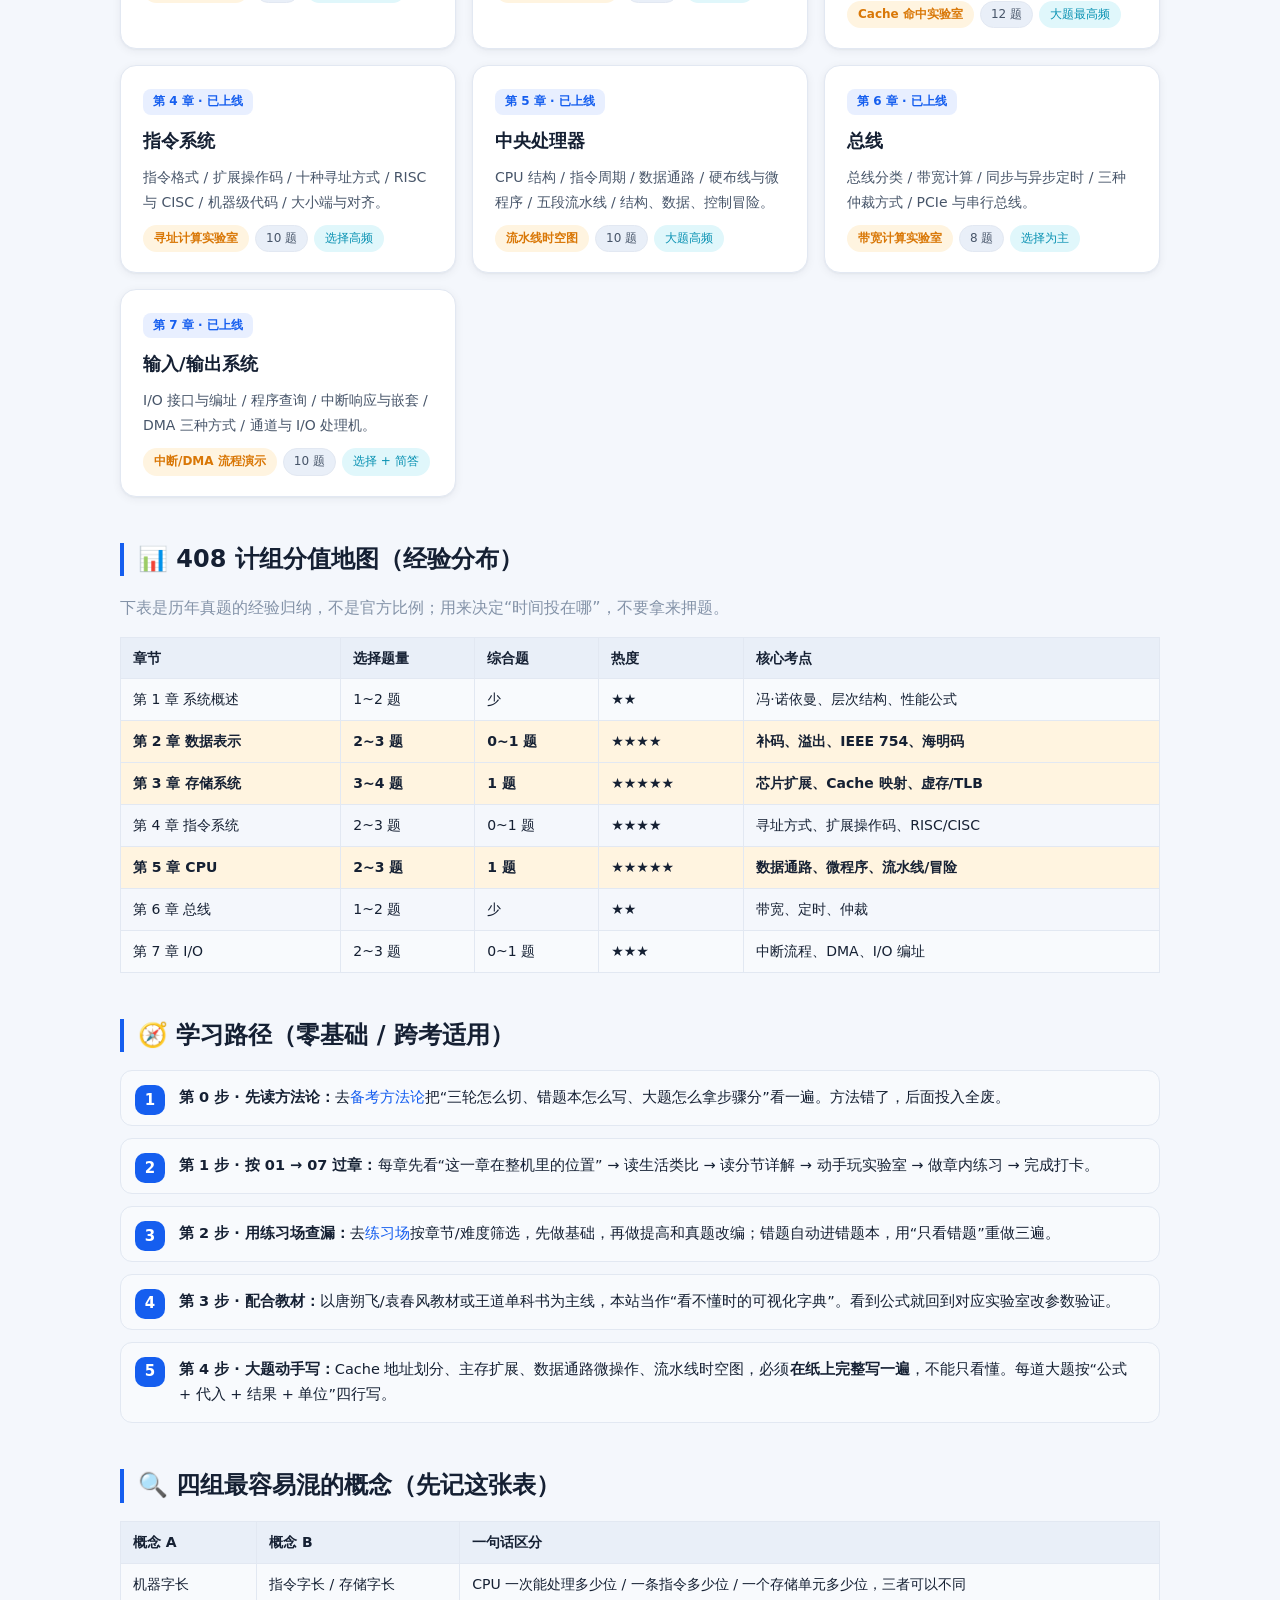
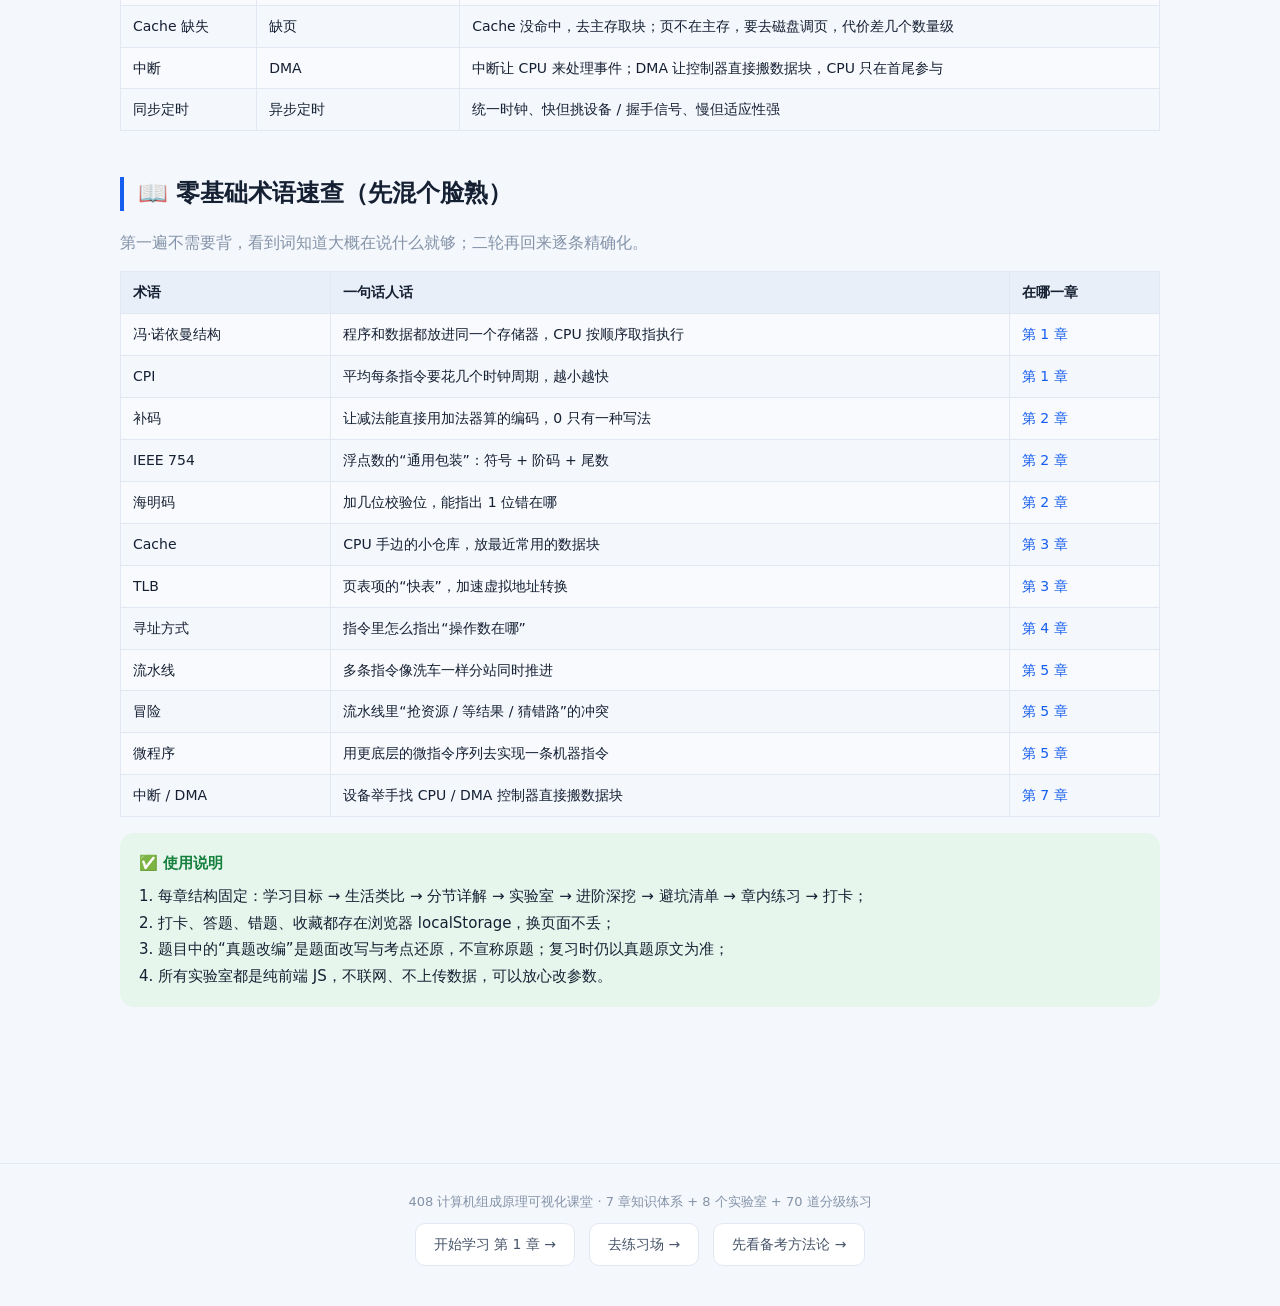
==== commit 8e8fd3b4: "408 计算机组成原理可视化课堂：7 章知识体系、8 个交互实验室、70 道分级练习、备考方法论" ====
--- a/index.html
+++ b/index.html
@@ -5,7 +5,7 @@
 <meta name="viewport" content="width=device-width, initial-scale=1.0">
 <title>408 计算机组成原理可视化课堂 · 从门电路到整机</title>
 <meta name="description" content="为 408 考研准备的计算机组成原理学习站：7 章知识体系、8 个交互实验室、70 道分级练习、备考方法论。">
-<link rel="stylesheet" href="assets/style.css?v=1">
+<link rel="stylesheet" href="assets/style.css?v=2">
 </head>
 <body>
 <nav class="topbar"><div class="topbar-inner">
@@ -25,6 +25,7 @@
     <div class="stats">
       <div class="stat"><b>7</b><span>章考纲全覆盖</span></div>
       <div class="stat"><b>8</b><span>个交互实验室</span></div>
+      <div class="stat"><b>31</b><span>张教学图解</span></div>
       <div class="stat"><b>70</b><span>道分级练习</span></div>
       <div class="stat"><b>1</b><span>套备考方法论</span></div>
     </div>
@@ -53,6 +54,14 @@
   <div class="callout exam">
     <div class="co-title">📌 408 计组的分值感</div>
     408 总分 150：数据结构 45 + 计算机组成原理 45 + 操作系统 35 + 计算机网络 25。计组通常 <b>11 道选择（22 分）+ 2 道综合题（约 23 分）</b>，是“选择决定下限、大题决定上限”的科目。具体题量每年略有浮动，但存储系统、CPU、数据表示三块始终是重心。
+  </div>
+
+  <div class="callout ok">
+    <div class="co-title">🧭 零基础先按这个顺序看（别一上来啃公式）</div>
+    <b>① 先看图：</b>每节开头/关键例子旁都有 SVG 图解，先看图注，知道“这东西长什么样”。<br>
+    <b>② 再看人话：</b>黄色“生活类比”框，把部件/流程换成日常场景；看不懂公式时先回到这里。<br>
+    <b>③ 再玩实验室：</b>改参数看结果，图会跟着变；比盯着公式推更直观。<br>
+    <b>④ 最后做题：</b>先做基础题，错题自动进错题本；一轮看不懂的“进阶深挖”可以留到二轮。
   </div>
 
   <h2 class="sec">知识体系总览 · 计算机组成原理篇</h2>
@@ -133,6 +142,24 @@
     <tr><td>同步定时</td><td>异步定时</td><td>统一时钟、快但挑设备 / 握手信号、慢但适应性强</td></tr>
   </table>
 
+  <h2 class="sec">📖 零基础术语速查（先混个脸熟）</h2>
+  <p class="muted">第一遍不需要背，看到词知道大概在说什么就够；二轮再回来逐条精确化。</p>
+  <table class="tbl">
+    <tr><th>术语</th><th>一句话人话</th><th>在哪一章</th></tr>
+    <tr><td>冯·诺依曼结构</td><td>程序和数据都放进同一个存储器，CPU 按顺序取指执行</td><td><a href="ch01.html">第 1 章</a></td></tr>
+    <tr><td>CPI</td><td>平均每条指令要花几个时钟周期，越小越快</td><td><a href="ch01.html#s4">第 1 章</a></td></tr>
+    <tr><td>补码</td><td>让减法能直接用加法器算的编码，0 只有一种写法</td><td><a href="ch02.html#s2">第 2 章</a></td></tr>
+    <tr><td>IEEE 754</td><td>浮点数的“通用包装”：符号 + 阶码 + 尾数</td><td><a href="ch02.html#s4">第 2 章</a></td></tr>
+    <tr><td>海明码</td><td>加几位校验位，能指出 1 位错在哪</td><td><a href="ch02.html#s6">第 2 章</a></td></tr>
+    <tr><td>Cache</td><td>CPU 手边的小仓库，放最近常用的数据块</td><td><a href="ch03.html#s4">第 3 章</a></td></tr>
+    <tr><td>TLB</td><td>页表项的“快表”，加速虚拟地址转换</td><td><a href="ch03.html#s5">第 3 章</a></td></tr>
+    <tr><td>寻址方式</td><td>指令里怎么指出“操作数在哪”</td><td><a href="ch04.html#s3">第 4 章</a></td></tr>
+    <tr><td>流水线</td><td>多条指令像洗车一样分站同时推进</td><td><a href="ch05.html#s5">第 5 章</a></td></tr>
+    <tr><td>冒险</td><td>流水线里“抢资源 / 等结果 / 猜错路”的冲突</td><td><a href="ch05.html#s5">第 5 章</a></td></tr>
+    <tr><td>微程序</td><td>用更底层的微指令序列去实现一条机器指令</td><td><a href="ch05.html#s4">第 5 章</a></td></tr>
+    <tr><td>中断 / DMA</td><td>设备举手找 CPU / DMA 控制器直接搬数据块</td><td><a href="ch07.html">第 7 章</a></td></tr>
+  </table>
+
   <div class="callout ok">
     <div class="co-title">✅ 使用说明</div>
     1. 每章结构固定：学习目标 → 生活类比 → 分节详解 → 实验室 → 进阶深挖 → 避坑清单 → 章内练习 → 打卡；<br>
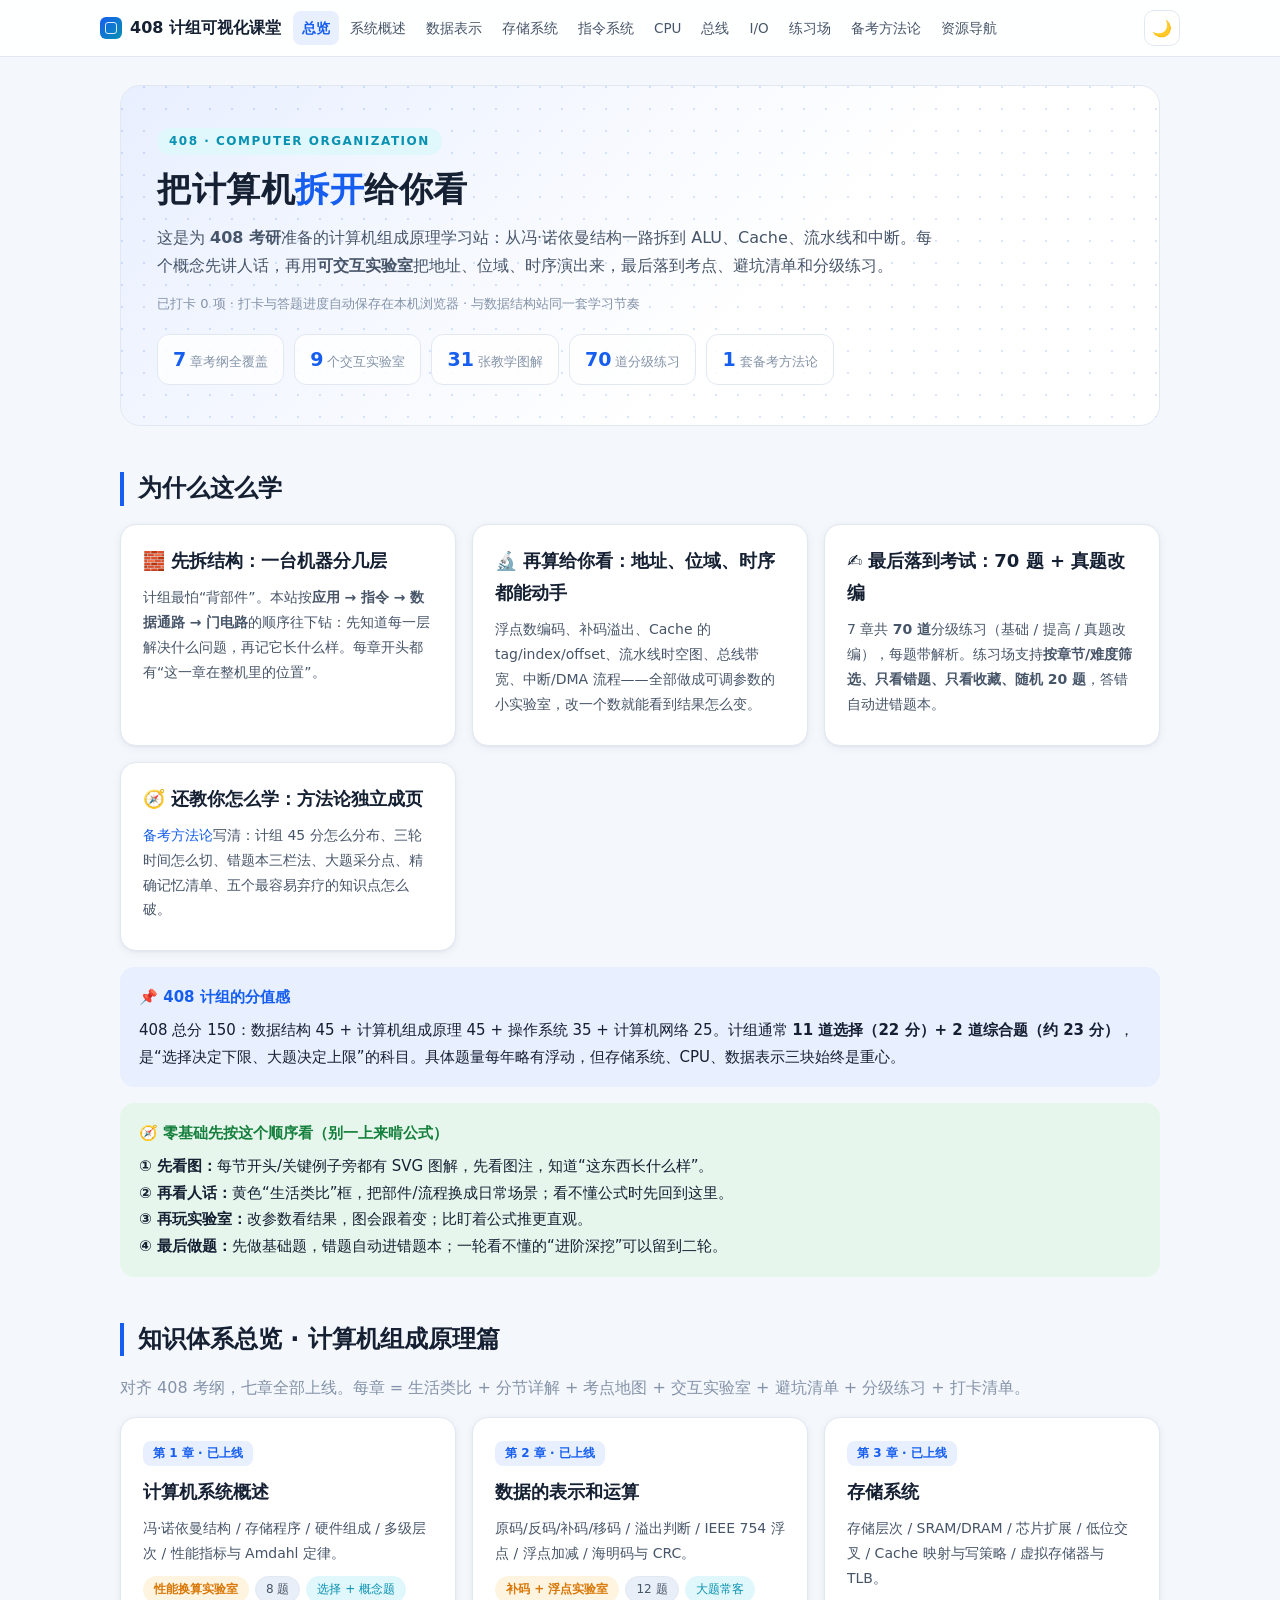
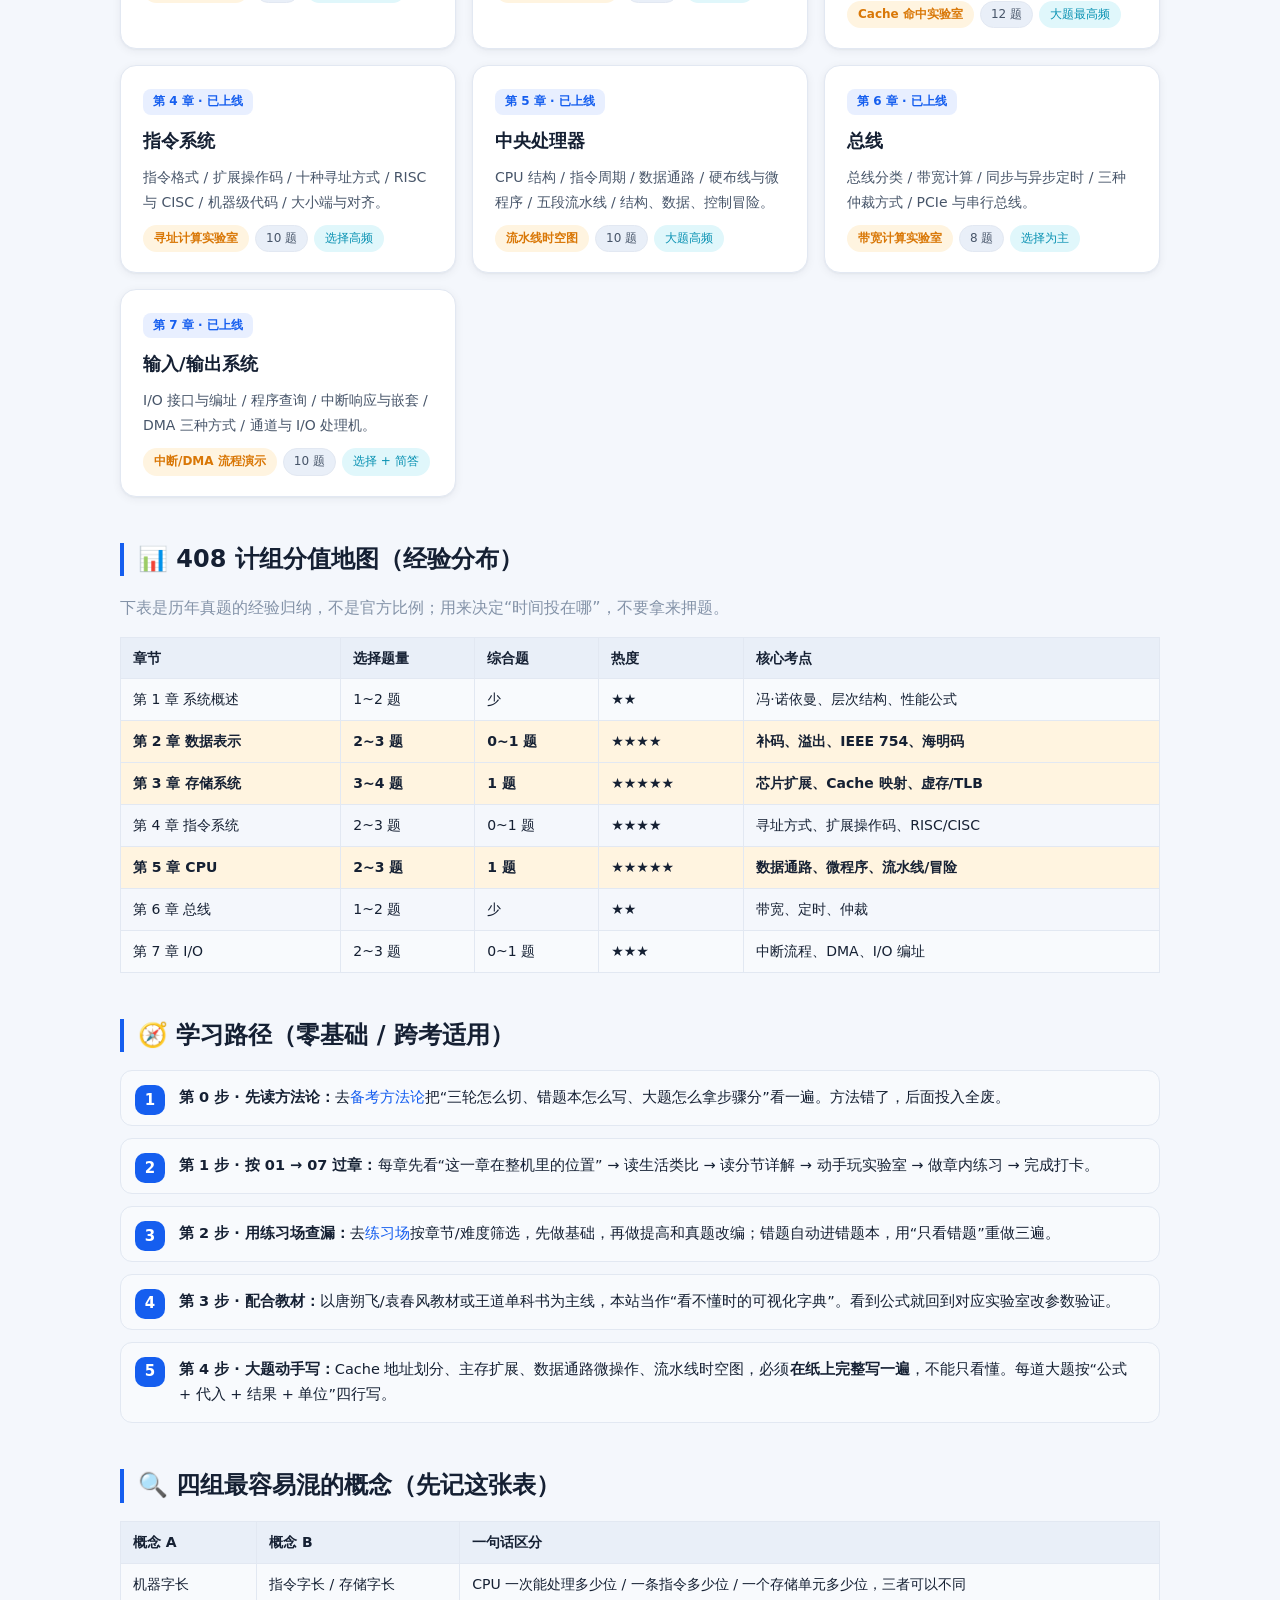
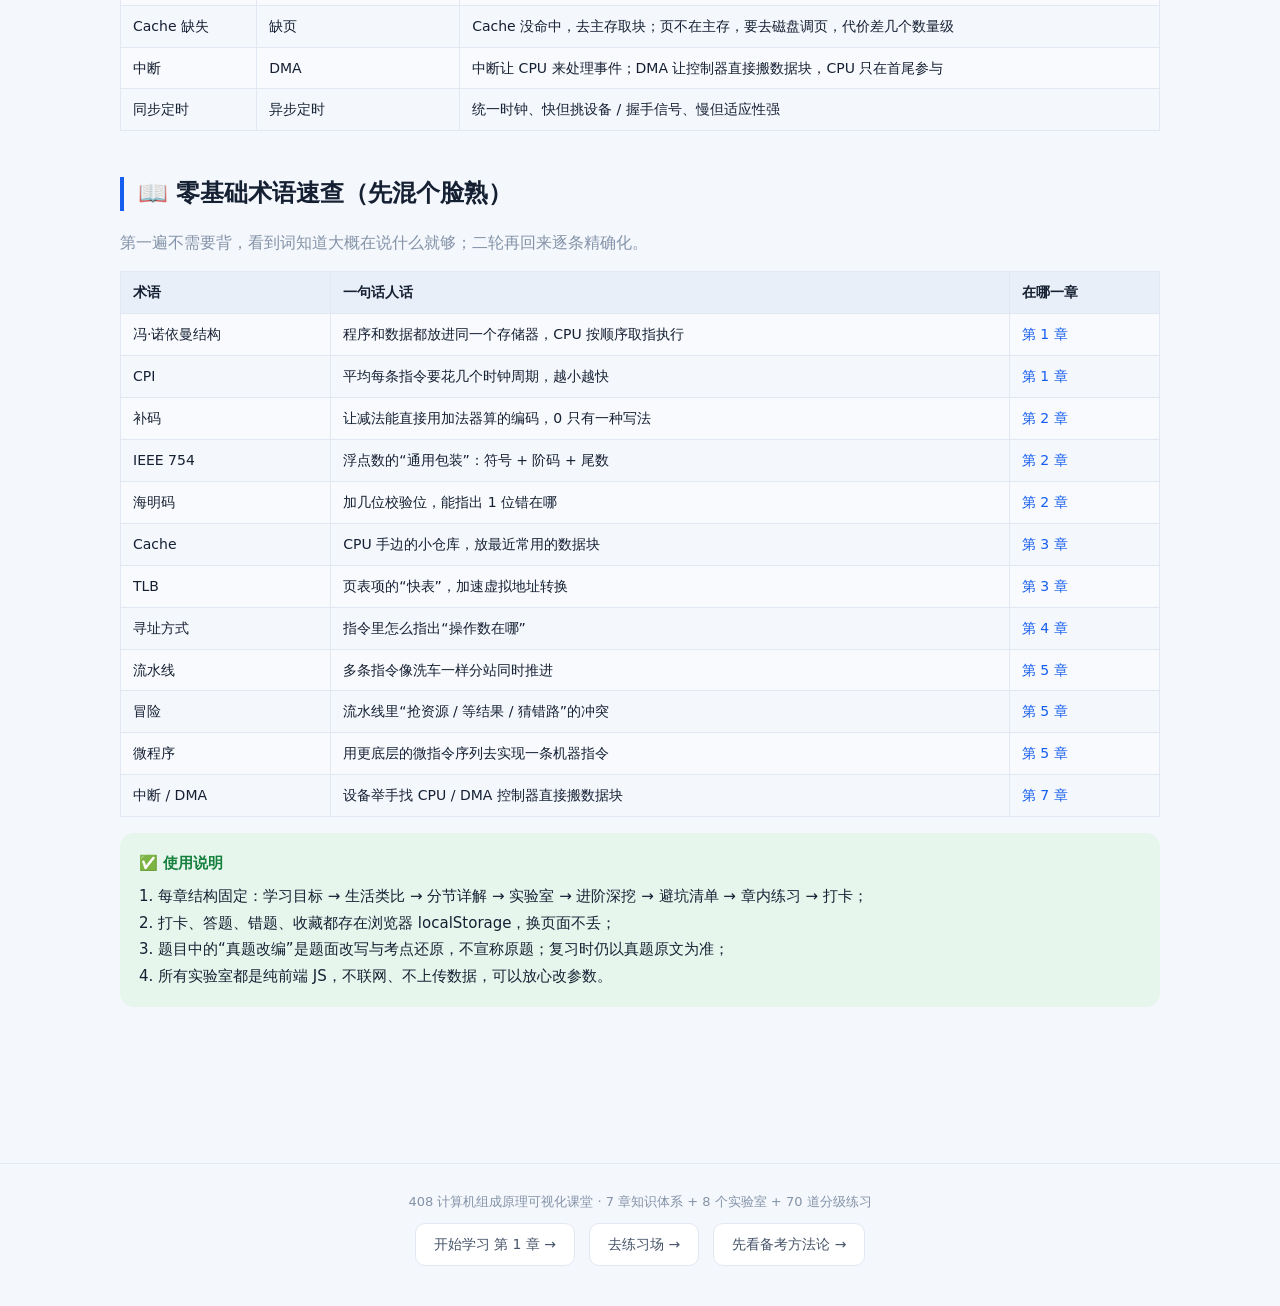
==== commit 773a1585: "408 计算机组成原理可视化课堂：7 章知识体系、8 个交互实验室、70 道分级练习、备考方法论" ====
--- a/index.html
+++ b/index.html
@@ -24,7 +24,7 @@
     <p class="tagline"><span data-ck-total>已打卡 0 项</span> · 打卡与答题进度自动保存在本机浏览器 · 与数据结构站同一套学习节奏</p>
     <div class="stats">
       <div class="stat"><b>7</b><span>章考纲全覆盖</span></div>
-      <div class="stat"><b>8</b><span>个交互实验室</span></div>
+      <div class="stat"><b>9</b><span>个交互实验室</span></div>
       <div class="stat"><b>31</b><span>张教学图解</span></div>
       <div class="stat"><b>70</b><span>道分级练习</span></div>
       <div class="stat"><b>1</b><span>套备考方法论</span></div>
--- a/assets/style.css
+++ b/assets/style.css
@@ -410,6 +410,35 @@
 .flow-arrow { display: flex; align-items: center; color: var(--ink-3); font-size: 16px; }
 @media (max-width: 720px) { .flow-arrow { display: none; } }
 
+/* ── 教学图解 ── */
+figure.vis {
+  margin: 20px 0; padding: 14px 14px 10px;
+  background: var(--card); border: 1px solid var(--line);
+  border-radius: 16px; box-shadow: var(--shadow);
+  overflow-x: auto;
+}
+figure.vis svg { display: block; width: 100%; min-width: 680px; height: auto; }
+figure.vis figcaption {
+  margin-top: 8px; padding-top: 8px; border-top: 1px dashed var(--line);
+  font-size: 12.5px; color: var(--ink-3); text-align: center;
+}
+.v-box { fill: var(--brand-soft); stroke: var(--brand); stroke-width: 1.4; }
+.v-box.alt { fill: var(--accent-soft); stroke: var(--accent); }
+.v-box.gray { fill: var(--card-2); stroke: var(--line); }
+.v-box.green { fill: var(--green-soft); stroke: var(--green); }
+.v-box.purple { fill: var(--purple-soft); stroke: var(--purple); }
+.v-box.red { fill: var(--red-soft); stroke: var(--red); }
+.v-title { font-size: 13.5px; font-weight: 800; fill: var(--ink); font-family: "PingFang SC", "Microsoft YaHei", system-ui, sans-serif; }
+.v-sub { font-size: 12px; fill: var(--ink-2); font-family: "PingFang SC", "Microsoft YaHei", system-ui, sans-serif; }
+.v-label { font-size: 12px; fill: var(--ink-3); font-family: "PingFang SC", "Microsoft YaHei", system-ui, sans-serif; }
+.v-tiny { font-size: 9.5px; fill: var(--ink-2); font-family: var(--mono); }
+.v-code { font-size: 15px; fill: var(--ink-2); font-family: var(--mono); letter-spacing: 1px; }
+.v-line { stroke: var(--ink-3); stroke-width: 1.5; fill: none; }
+.v-dash { stroke-dasharray: 5 4; }
+.v-arrowhead { fill: var(--ink-3); }
+.v-grid { stroke: var(--line); stroke-width: 1; stroke-dasharray: 2 3; }
+.v-arc { stroke: var(--accent); stroke-width: 3; }
+
 /* ── 资源页 ── */
 .res-item { display: flex; gap: 14px; padding: 15px 0; border-bottom: 1px dashed var(--line); }
 .res-item:last-child { border-bottom: none; }
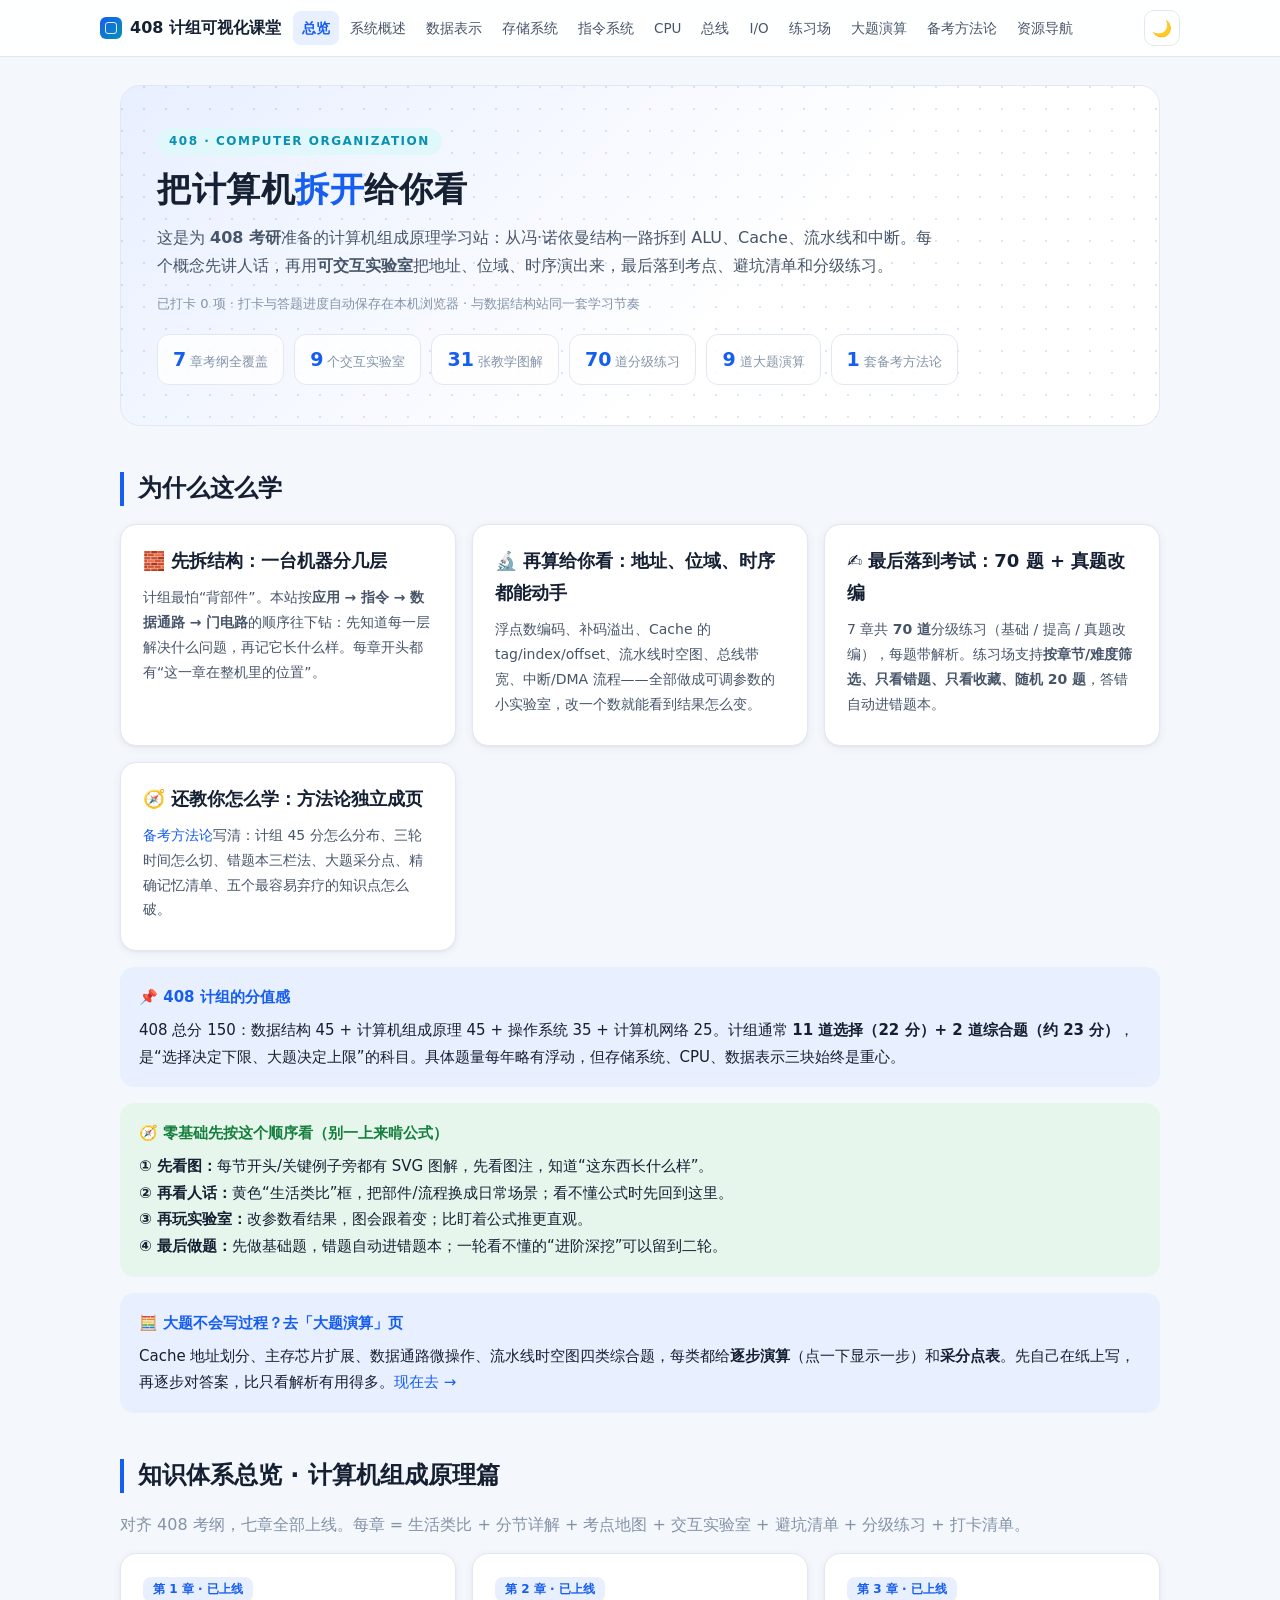
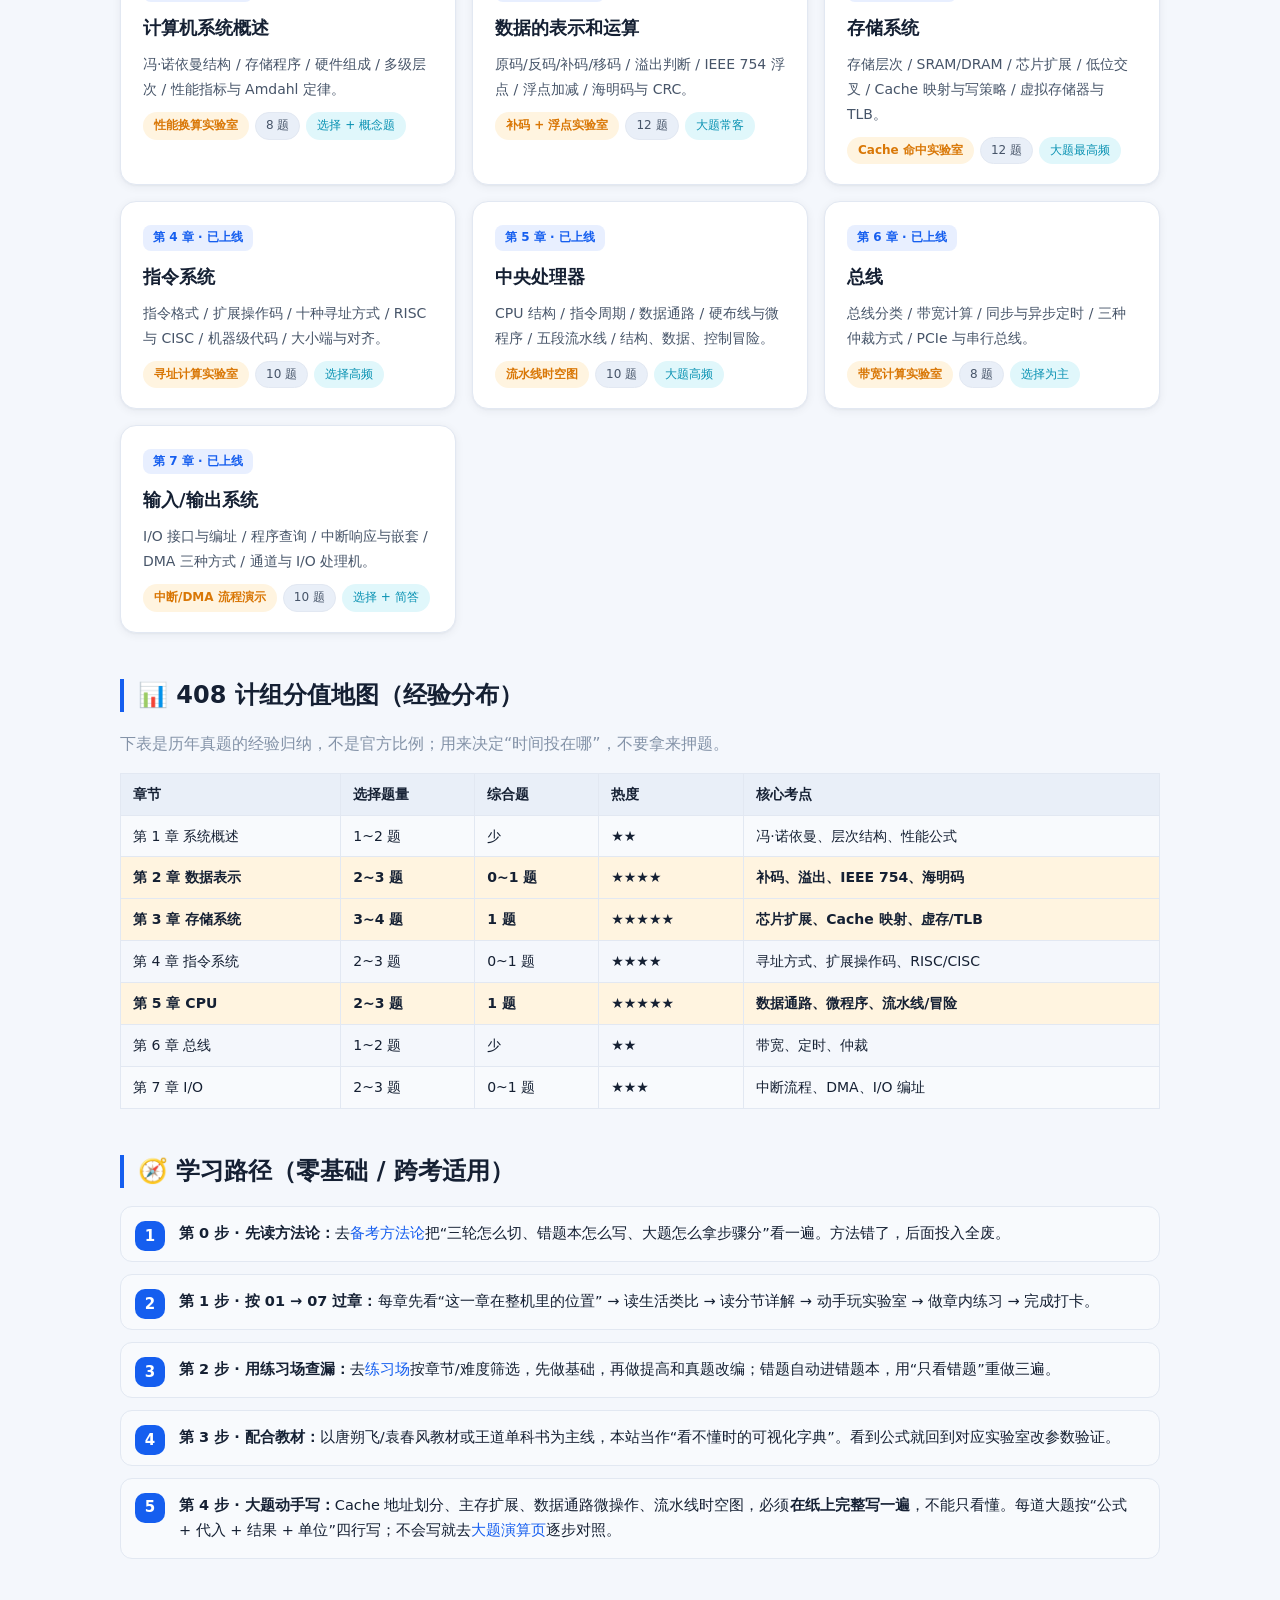
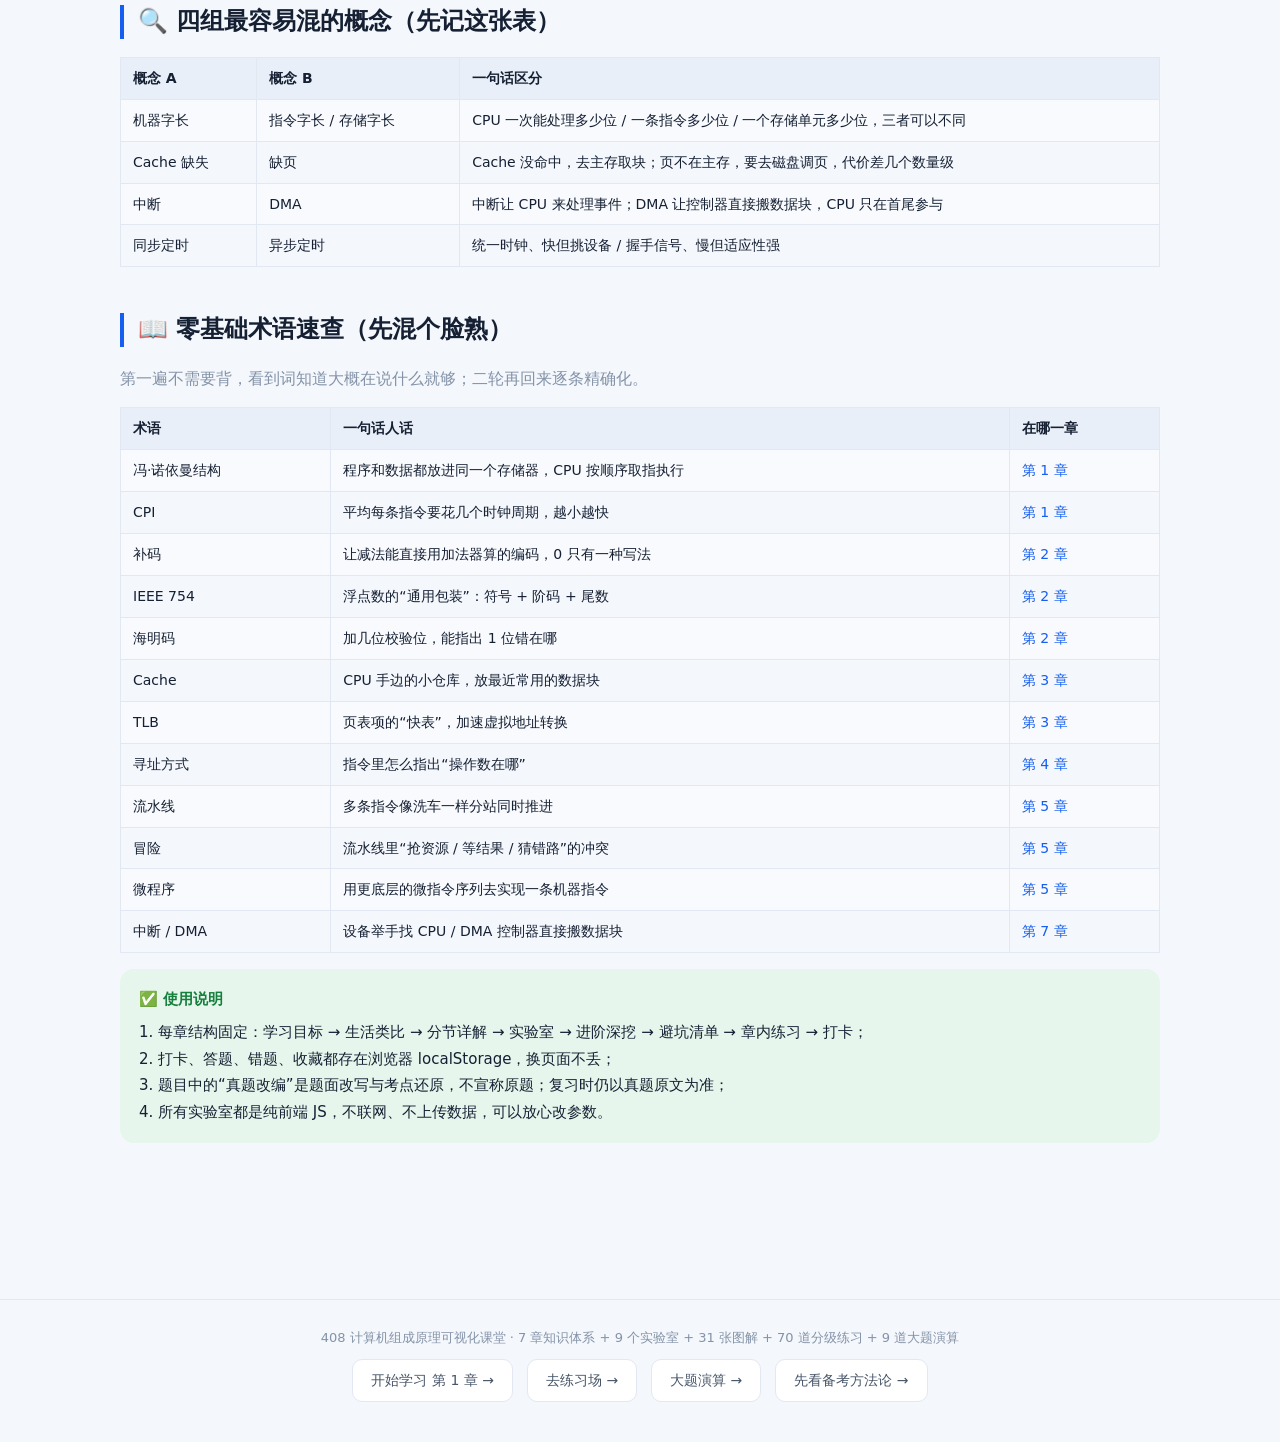
==== commit 86a60e9a: "新增大题演算页：四类综合题逐步演算与采分点，并统一全站导航" ====
--- a/index.html
+++ b/index.html
@@ -4,14 +4,14 @@
 <meta charset="UTF-8">
 <meta name="viewport" content="width=device-width, initial-scale=1.0">
 <title>408 计算机组成原理可视化课堂 · 从门电路到整机</title>
-<meta name="description" content="为 408 考研准备的计算机组成原理学习站：7 章知识体系、8 个交互实验室、70 道分级练习、备考方法论。">
-<link rel="stylesheet" href="assets/style.css?v=2">
+<meta name="description" content="为 408 考研准备的计算机组成原理学习站：7 章知识体系、9 个交互实验室、31 张教学图解、70 道分级练习、9 道大题演算与备考方法论。">
+<link rel="stylesheet" href="assets/style.css?v=3">
 </head>
 <body>
 <nav class="topbar"><div class="topbar-inner">
   <a class="logo" href="index.html"><span class="dot"></span>408 计组可视化课堂</a>
   <div class="nav-links">
-    <a href="index.html">总览</a><a href="ch01.html">系统概述</a><a href="ch02.html">数据表示</a><a href="ch03.html">存储系统</a><a href="ch04.html">指令系统</a><a href="ch05.html">CPU</a><a href="ch06.html">总线</a><a href="ch07.html">I/O</a><a href="practice.html">练习场</a><a href="method.html">备考方法论</a><a href="resources.html">资源导航</a>
+    <a href="index.html">总览</a><a href="ch01.html">系统概述</a><a href="ch02.html">数据表示</a><a href="ch03.html">存储系统</a><a href="ch04.html">指令系统</a><a href="ch05.html">CPU</a><a href="ch06.html">总线</a><a href="ch07.html">I/O</a><a href="practice.html">练习场</a><a href="bigquestions.html">大题演算</a><a href="method.html">备考方法论</a><a href="resources.html">资源导航</a>
   </div>
   <button class="theme-btn" title="切换明暗主题">🌙</button>
 </div></nav>
@@ -27,6 +27,7 @@
       <div class="stat"><b>9</b><span>个交互实验室</span></div>
       <div class="stat"><b>31</b><span>张教学图解</span></div>
       <div class="stat"><b>70</b><span>道分级练习</span></div>
+      <div class="stat"><b>9</b><span>道大题演算</span></div>
       <div class="stat"><b>1</b><span>套备考方法论</span></div>
     </div>
   </div>
@@ -62,6 +63,11 @@
     <b>② 再看人话：</b>黄色“生活类比”框，把部件/流程换成日常场景；看不懂公式时先回到这里。<br>
     <b>③ 再玩实验室：</b>改参数看结果，图会跟着变；比盯着公式推更直观。<br>
     <b>④ 最后做题：</b>先做基础题，错题自动进错题本；一轮看不懂的“进阶深挖”可以留到二轮。
+  </div>
+
+  <div class="callout exam">
+    <div class="co-title">🧮 大题不会写过程？去「大题演算」页</div>
+    Cache 地址划分、主存芯片扩展、数据通路微操作、流水线时空图四类综合题，每类都给<b>逐步演算</b>（点一下显示一步）和<b>采分点表</b>。先自己在纸上写，再逐步对答案，比只看解析有用得多。<a href="bigquestions.html">现在去 →</a>
   </div>
 
   <h2 class="sec">知识体系总览 · 计算机组成原理篇</h2>
@@ -130,7 +136,7 @@
     <div class="step"><b>第 1 步 · 按 01 → 07 过章：</b>每章先看“这一章在整机里的位置” → 读生活类比 → 读分节详解 → 动手玩实验室 → 做章内练习 → 完成打卡。</div>
     <div class="step"><b>第 2 步 · 用练习场查漏：</b>去<a href="practice.html">练习场</a>按章节/难度筛选，先做基础，再做提高和真题改编；错题自动进错题本，用“只看错题”重做三遍。</div>
     <div class="step"><b>第 3 步 · 配合教材：</b>以唐朔飞/袁春风教材或王道单科书为主线，本站当作“看不懂时的可视化字典”。看到公式就回到对应实验室改参数验证。</div>
-    <div class="step"><b>第 4 步 · 大题动手写：</b>Cache 地址划分、主存扩展、数据通路微操作、流水线时空图，必须<b>在纸上完整写一遍</b>，不能只看懂。每道大题按“公式 + 代入 + 结果 + 单位”四行写。</div>
+    <div class="step"><b>第 4 步 · 大题动手写：</b>Cache 地址划分、主存扩展、数据通路微操作、流水线时空图，必须<b>在纸上完整写一遍</b>，不能只看懂。每道大题按“公式 + 代入 + 结果 + 单位”四行写；不会写就去<a href="bigquestions.html">大题演算页</a>逐步对照。</div>
   </div>
 
   <h2 class="sec">🔍 四组最容易混的概念（先记这张表）</h2>
@@ -170,10 +176,11 @@
 </div>
 
 <footer>
-  408 计算机组成原理可视化课堂 · 7 章知识体系 + 8 个实验室 + 70 道分级练习<br>
+  408 计算机组成原理可视化课堂 · 7 章知识体系 + 9 个实验室 + 31 张图解 + 70 道分级练习 + 9 道大题演算<br>
   <div class="pagers">
     <a href="ch01.html">开始学习 第 1 章 →</a>
     <a href="practice.html">去练习场 →</a>
+    <a href="bigquestions.html">大题演算 →</a>
     <a href="method.html">先看备考方法论 →</a>
   </div>
 </footer>
--- a/assets/style.css
+++ b/assets/style.css
@@ -439,6 +439,18 @@
 .v-grid { stroke: var(--line); stroke-width: 1; stroke-dasharray: 2 3; }
 .v-arc { stroke: var(--accent); stroke-width: 3; }
 
+/* ── 单总线数据通路 ── */
+#dp-stage svg { display: block; width: 100%; min-width: 680px; height: auto; }
+.dp-box rect { fill: var(--card-2); stroke: var(--line); stroke-width: 1.5; }
+.dp-box .dp-title { font-size: 14px; font-weight: 800; fill: var(--ink); text-anchor: middle; }
+.dp-box .dp-sub { font-size: 11.5px; fill: var(--ink-3); text-anchor: middle; }
+.dp-box.dp-active rect { fill: var(--accent-soft); stroke: var(--accent); stroke-width: 3; }
+.dp-box.dp-active .dp-title { fill: var(--accent); }
+.dp-bus { stroke: var(--ink-3); stroke-width: 3; }
+.dp-bus-hot { stroke: var(--accent); stroke-width: 4; }
+.dp-conn { stroke: var(--line); stroke-width: 1.5; stroke-dasharray: 4 3; }
+.dp-buslabel { font-size: 11.5px; fill: var(--ink-3); text-anchor: middle; }
+
 /* ── 资源页 ── */
 .res-item { display: flex; gap: 14px; padding: 15px 0; border-bottom: 1px dashed var(--line); }
 .res-item:last-child { border-bottom: none; }
@@ -456,6 +468,73 @@
 footer .pagers { display: flex; justify-content: center; gap: 14px; margin-top: 10px; flex-wrap: wrap; }
 footer .pagers a { border: 1px solid var(--line); border-radius: 10px; padding: 8px 18px; background: var(--card); color: var(--ink-2); font-size: 14px; }
 footer .pagers a:hover { border-color: var(--brand); color: var(--brand); text-decoration: none; }
+
+/* ── 大题演算页 ── */
+.bq {
+  background: var(--card); border: 1px solid var(--line); border-radius: 16px;
+  padding: 16px 18px; margin: 18px 0 8px; box-shadow: var(--shadow);
+}
+.bq-q { font-size: 14.5px; color: var(--ink-2); line-height: 1.85; }
+.bq-q b { color: var(--brand); }
+[data-steps] { margin: 8px 0 6px; }
+.bq-bar {
+  display: flex; align-items: center; gap: 8px; flex-wrap: wrap;
+  padding: 10px 12px; background: var(--card-2); border: 1px solid var(--line); border-radius: 12px;
+}
+.bq-progress {
+  font-family: var(--mono); font-size: 12.5px; color: var(--ink-3);
+  margin-right: auto; letter-spacing: .5px;
+}
+.bq-btn {
+  border: 1px solid var(--brand); background: var(--brand-soft); color: var(--brand);
+  border-radius: 8px; padding: 6px 13px; font-size: 13px; font-weight: 700;
+  cursor: pointer; transition: transform .1s, opacity .15s;
+}
+.bq-btn:hover:not(:disabled) { transform: translateY(-1px); }
+.bq-btn.ghost { border-color: var(--line); background: var(--card); color: var(--ink-2); }
+.bq-btn:disabled { opacity: .4; cursor: not-allowed; transform: none; }
+.bq-hint { margin-top: 10px; font-size: 13px; color: var(--ink-3); }
+.bq-list { list-style: none; margin: 4px 0 0; padding: 0; }
+.bq-step {
+  display: none; gap: 10px; padding: 12px 2px;
+  border-bottom: 1px dashed var(--line);
+}
+.bq-step.on { display: flex; animation: bqIn .22s ease; }
+.bq-step:last-child { border-bottom: none; }
+@keyframes bqIn {
+  from { opacity: 0; transform: translateY(-4px); }
+  to { opacity: 1; transform: none; }
+}
+.bq-num {
+  flex: 0 0 26px; width: 26px; height: 26px; border-radius: 50%;
+  background: var(--brand-soft); color: var(--brand);
+  font-weight: 800; font-size: 13px; font-family: var(--mono);
+  display: flex; align-items: center; justify-content: center; margin-top: 1px;
+}
+.bq-step-body { flex: 1; min-width: 0; }
+.bq-step-title { font-weight: 800; font-size: 14px; color: var(--ink); }
+.bq-formula {
+  font-family: var(--mono); font-size: 13px; line-height: 1.8;
+  background: var(--code-bg); border-left: 3px solid var(--brand);
+  border-radius: 6px; padding: 7px 11px; margin: 6px 0;
+  color: var(--ink); overflow-x: auto; word-break: break-word;
+}
+.bq-explain { font-size: 13.2px; color: var(--ink-2); }
+.bq-answer {
+  margin-top: 12px; padding: 12px 15px; border-radius: 12px;
+  background: var(--green-soft); border: 1px solid var(--green);
+  font-size: 14px; line-height: 1.8; color: var(--ink-2);
+}
+.bq-answer b { color: var(--green); }
+.bq-score th:first-child, .bq-score td:first-child { width: 42%; }
+.bq-gantt { overflow-x: auto; background: var(--card-2); border-radius: 12px; padding: 12px; margin-top: 12px; }
+.bq-gantt svg { display: block; height: auto; }
+@media (max-width: 620px) {
+  .bq { padding: 14px; }
+  .bq-progress { width: 100%; margin-bottom: 2px; }
+  .bq-step { padding: 10px 0; }
+  .bq-score th:first-child, .bq-score td:first-child { width: 38%; }
+}
 
 @media (max-width: 720px) {
   .hero { padding: 26px 20px; }
